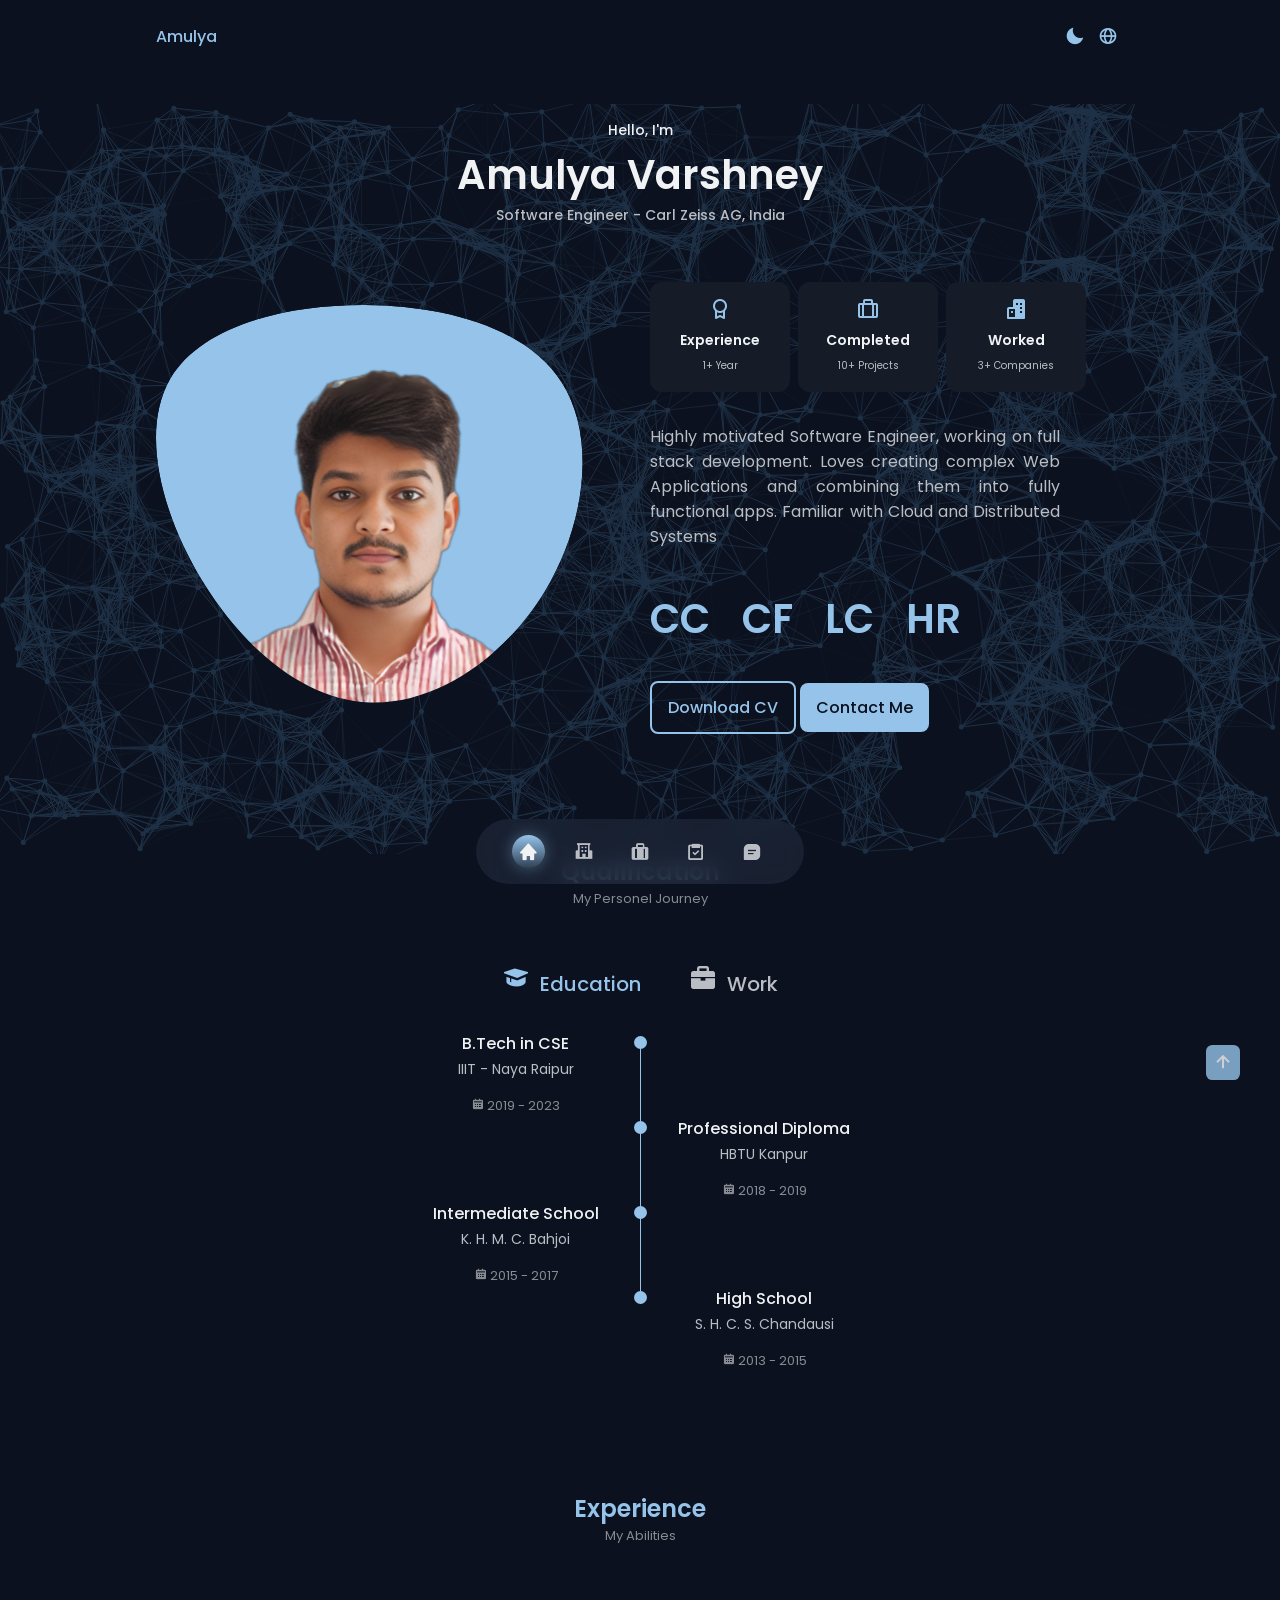
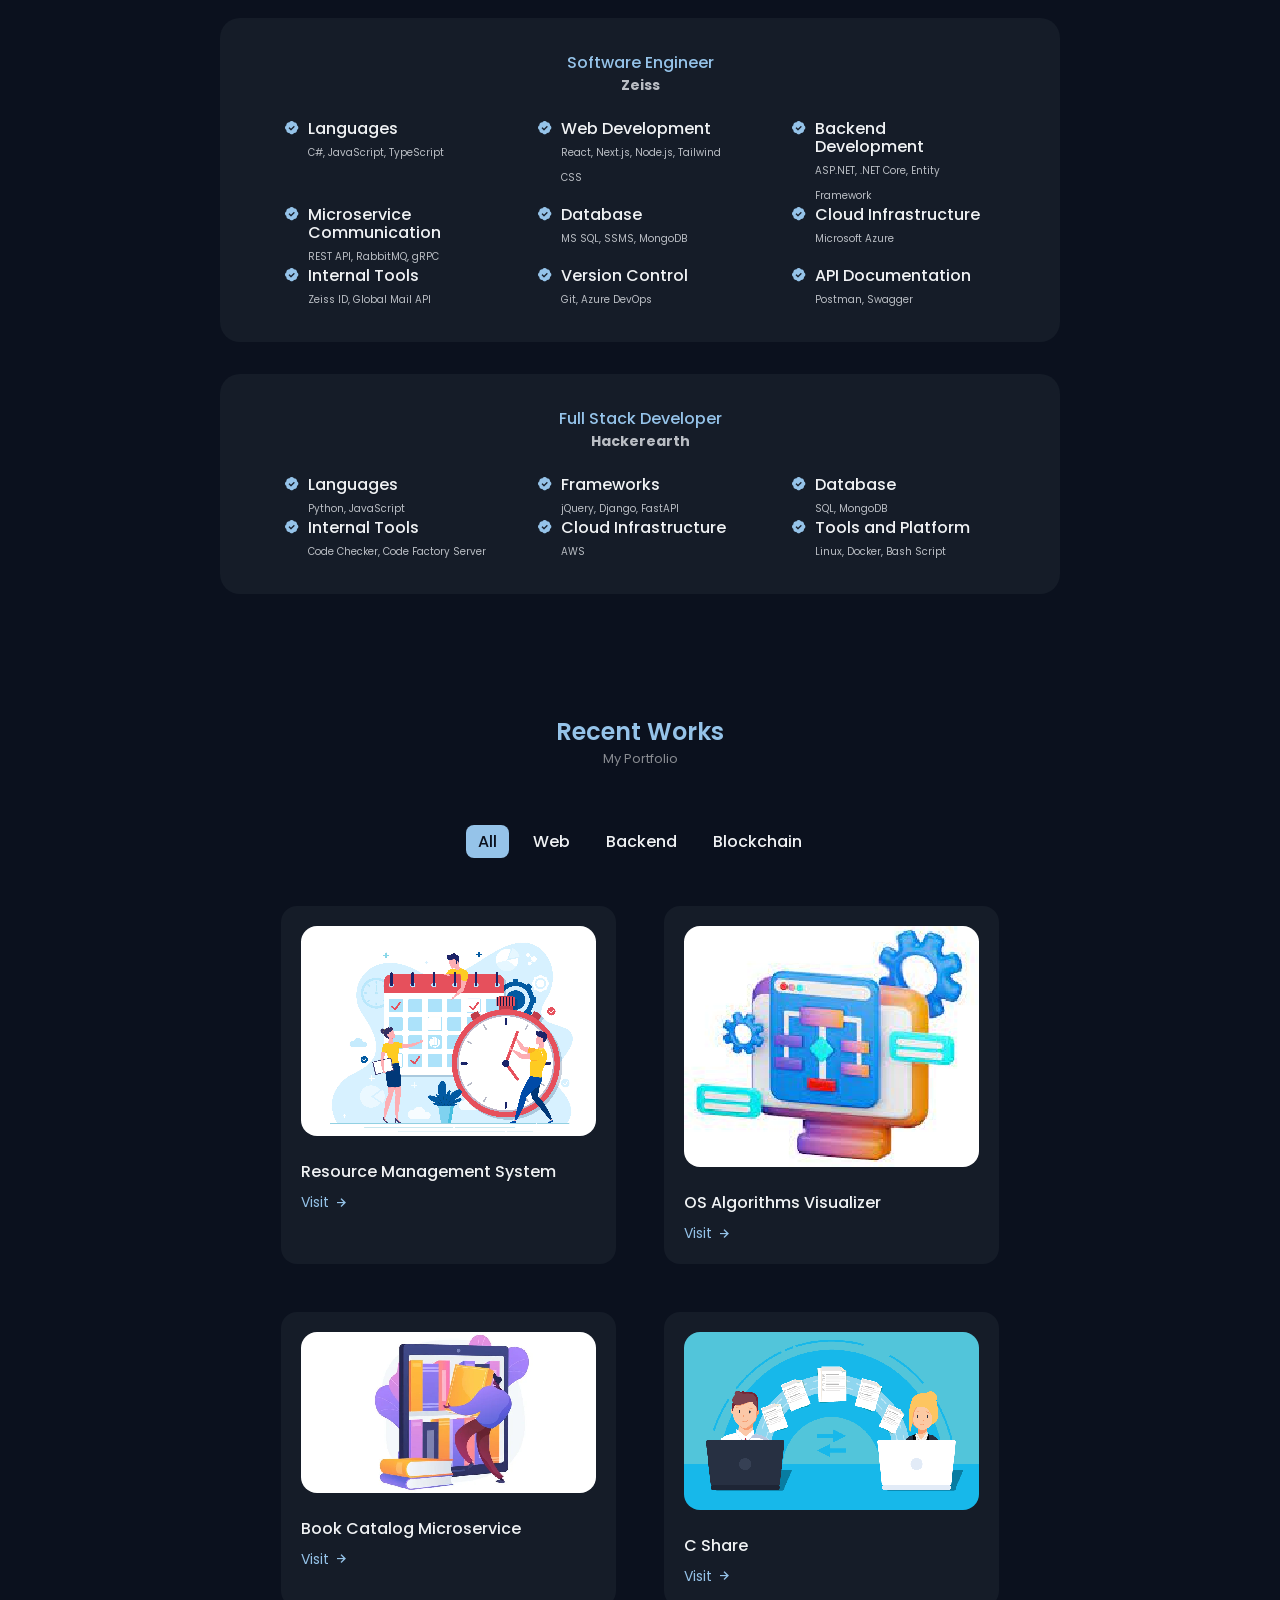
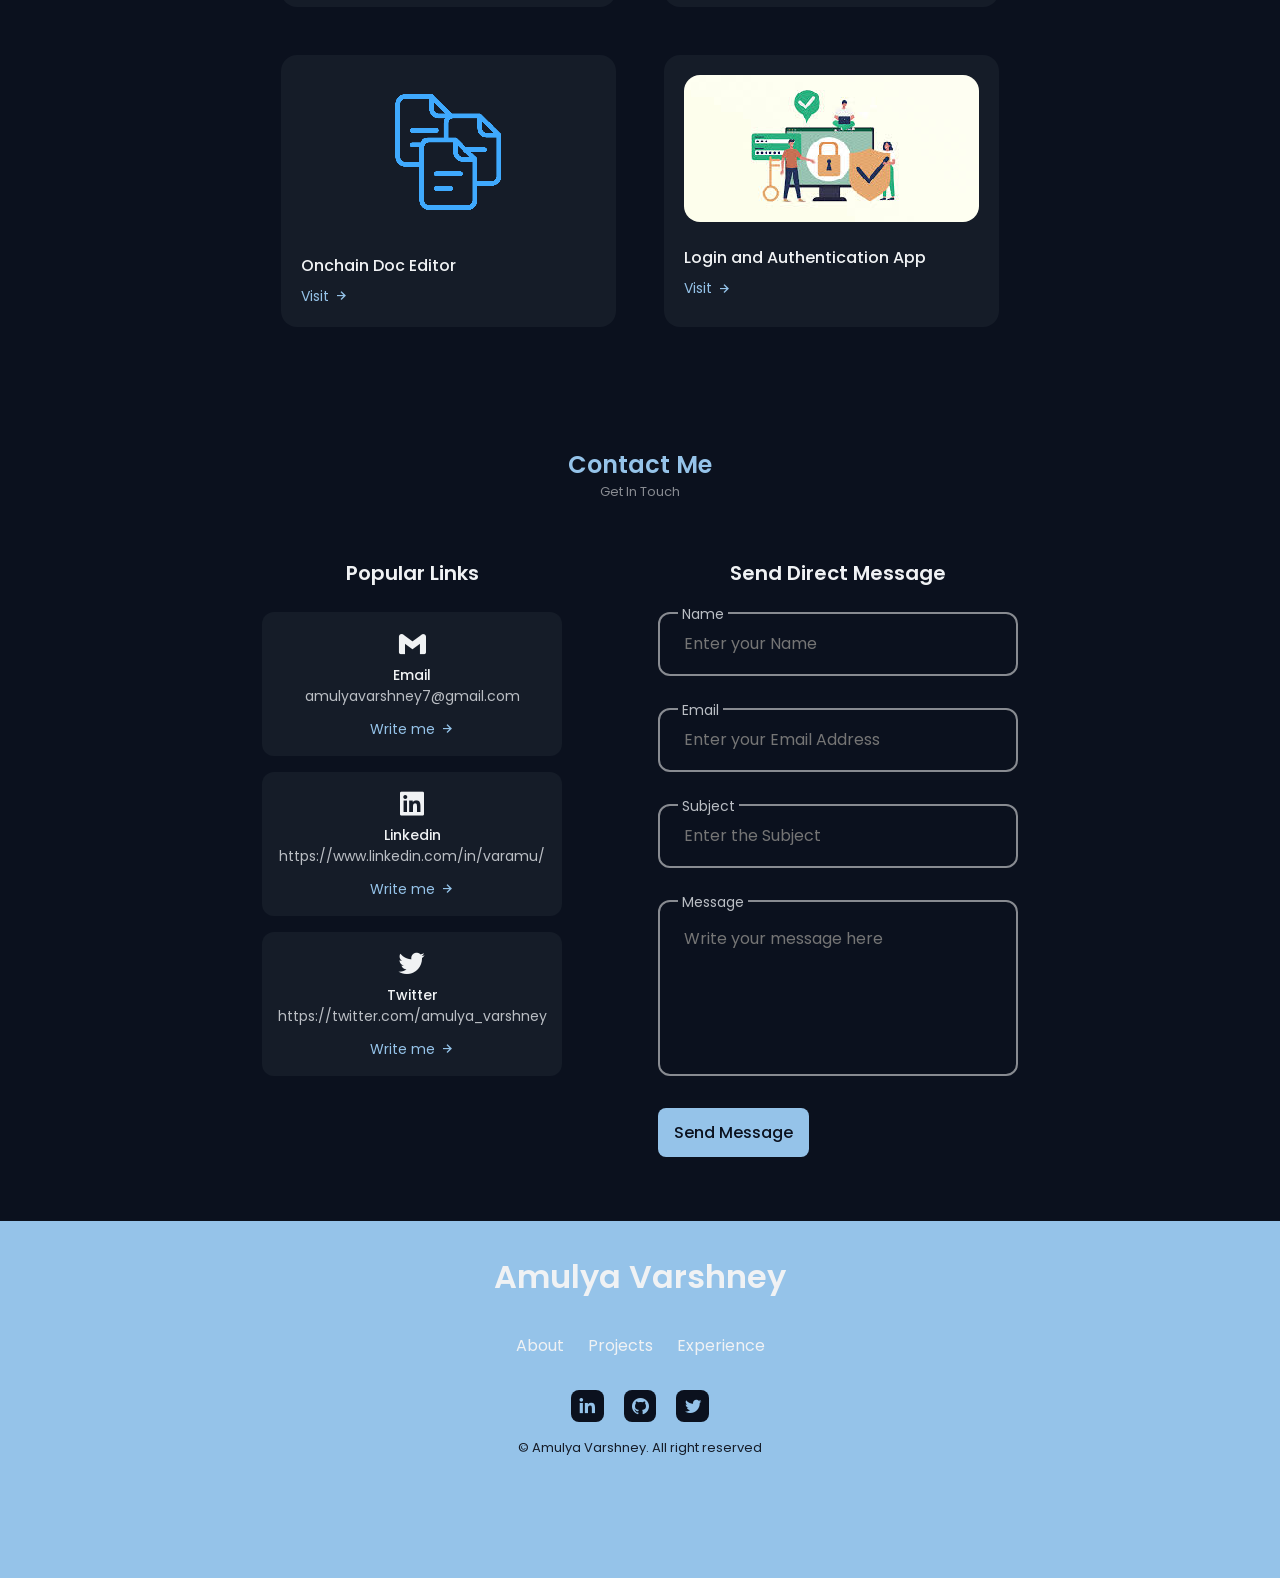
==== index.html @ c3b5d867 "Add personal portfolio site" ====
<!DOCTYPE html>
<html lang="en">

<head>
    <meta charset="UTF-8">
    <meta name="viewport" content="width=device-width, initial-scale=1.0">

    <!--------------------- FAVICON --------------------->
    <link rel="shortcut icon" href="assets/img/logo.ico" type="image/x-icon">

    <!--------------------- BOXICONS --------------------->
    <link href='./external/boxicons-2.1.1/css/boxicons.css' rel='stylesheet'>


    <!--------------------- SWIPER CSS --------------------->
    <link rel="stylesheet" href="./external/css/swiper-bundle.css">
    <!-- <link
        rel="stylesheet"
        href="https://cdn.jsdelivr.net/npm/swiper@11/swiper-bundle.min.css"
    /> -->

    <!--------------------- CSS --------------------->
    <link rel="stylesheet" href="./assets/css/styles.css">

    <title>Amulya Varshney</title>
</head>

<body class="noselect">

    <!--#region HEADER-->
    <header class="header" id="header">
        <nav class="nav container">
            <a href="https://github.com/amulyavarshney" class="nav__logo">Amulya</a>
            <div class="nav__menu">
                <ul class="nav__list">
                    <li class="nav__item">
                        <a href="#home" class="nav__link active-link">
                            <i class='bx bxs-home'></i>
                        </a>
                    </li>
                    <!-- <li class="nav__item">
                        <a href="#about" class="nav__link">
                            <i class='bx bxs-user' ></i>
                        </a>
                    </li> -->
                    <!-- <li class="nav__item">
                        <a href="#skills" class="nav__link">
                            <i class='bx bxs-book-open'></i>
                        </a>
                    </li> -->
                    <li class="nav__item">
                        <a href="#qualifications" class="nav__link">
                            <i class='bx bxs-school'></i>
                        </a>
                    </li>
                    <li class="nav__item">
                        <a href="#experiences" class="nav__link">
                            <i class='bx bxs-briefcase-alt'></i>
                        </a>
                    </li>
                    <li class="nav__item">
                        <a href="#works" class="nav__link">
                            <i class='bx bx-task'></i>
                        </a>
                    </li>
                    <!-- <li class="nav__item">
                        <a href="#blogs" class="nav__link">
                            <i class='bx bxs-bookmark'></i>
                        </a>
                    </li> -->
                    <li class="nav__item">
                        <a href="#contact" class="nav__link">
                            <i class='bx bxs-message-square-detail'></i>
                        </a>
                    </li>
                </ul>
            </div>

            <!-- Theme change button -->
            <div class="nav__buttons">
                <i class='bx bxs-moon change-theme' id="theme-button"></i>
                <i class='bx bx-globe change-theme' id="language-button"></i>
            </div>
        </nav>
    </header>
    <!--endregion-->

    <!--#region MAIN-->
    <main class="main">

        <!--#region HOME-->
        <section class="home section" id="home">

            <canvas id="canvas"></canvas>
            <div class="home__container container grid">
                <div class="home__data">
                    <span class="home__greeting">Hello, I'm</span>
                    <h1 class="home__name">Amulya Varshney</h1>
                    <h3 class="home__role">Software Engineer - Carl Zeiss AG, India</h3>

                    <!-- <div class="home__buttons">
                        <a download="" href="./assets/pdf/AmulyaVarshney.pdf" class="button button--ghost">
                            Download CV
                        </a>
                        <a href="#about" class="button">About me</a>
                    </div> -->
                </div>

                <!-- <div class="home__handle">
                    <img src="./assets/img/profile.png" alt="" class="home__img">
                </div> -->

                <!-- <div class="home__social">
                    <a href="https://www.linkedin.com/in/varamu/" target="_blank" class="home__social-link">
                        <i class='bx bxl-linkedin-square'></i>
                    </a>
                    <a href="https://github.com/amulyavarshney" target="_blank" class="home__social-link">
                        <i class='bx bxl-github'></i>
                    </a>
                    <a href="https://twitter.com/amulya_varshney" target="_blank" class="home__social-link">
                        <i class='bx bxl-twitter'></i>
                    </a>
                </div> -->

                <!-- <a href="#about" class="home__scroll">
                    <i class='bx bx-mouse home__scroll-icon'></i>
                    <span class="home__scroll-name">Scroll Down</span>
                </a> -->
            </div>

            <!-- NEW SUB-SECTION FROM ABOUT -->
            <div class="home__container about__container container grid">
                <div class="home-img">
                    <svg class="home-blob" viewBox="0 0 200 187" xmlns="http://www.w3.org/2000/svg"
                        xmlns:xlink="http://www.w3.org/1999/xlink">
                        <mask id="mask0" mask-type="alpha">
                            <path d="M190.312 36.4879C206.582 62.1187 201.309 102.826 182.328 134.186C163.346 165.547 
                            130.807 187.559 100.226 186.353C69.6454 185.297 41.0228 161.023 21.7403 129.362C2.45775 
                            97.8511 -7.48481 59.1033 6.67581 34.5279C20.9871 10.1032 59.7028 -0.149132 97.9666 
                            0.00163737C136.23 0.303176 174.193 10.857 190.312 36.4879Z" />
                        </mask>
                        <g mask="url(#mask0)">
                            <path d="M190.312 36.4879C206.582 62.1187 201.309 102.826 182.328 134.186C163.346 
                            165.547 130.807 187.559 100.226 186.353C69.6454 185.297 41.0228 161.023 21.7403 
                            129.362C2.45775 97.8511 -7.48481 59.1033 6.67581 34.5279C20.9871 10.1032 59.7028 
                            -0.149132 97.9666 0.00163737C136.23 0.303176 174.193 10.857 190.312 36.4879Z" />
                            <image class="home-blob-img" x='12' y='12' xlink:href="./assets/img/about.png" />
                        </g>
                    </svg>
                </div>

                <div class="about__data">
                    <div class="about__info">
                        <div class="about__box">
                            <i class='bx bx-award about__icon'></i>
                            <h3 class="about__title">Experience</h3>
                            <span class="about__subtitle">1+ Years</span>
                        </div>
                        <div class="about__box">
                            <i class='bx bx-briefcase-alt about__icon'></i>
                            <h3 class="about__title">Completed</h3>
                            <span class="about__subtitle">10+ Projects</span>
                        </div>
                        <div class="about__box">
                            <i class='bx bxs-buildings about__icon'></i>
                            <h3 class="about__title">Worked</h3>
                            <span class="about__subtitle">3+ Companies</span>
                        </div>
                    </div>

                    <p class="about__description">
                    </p>

                    <ul class="about__links">
                        <li><a class="about__items" href="https://www.codechef.com/users/varamu" target="_blank">CC</a></li>
                        <li><a class="about__items" href="https://codeforces.com/profile/VarAmu" target="_blank">CF</a></li>
                        <li><a class="about__items" href="https://leetcode.com/VarAmu/" target="_blank">LC</a></li>
                        <li><a class="about__items" href="https://www.hackerrank.com/elite_player" target="_blank">HR</a></li>
                    </ul>

                    <a download="" href="./assets/pdf/Amulya_Varshney.pdf" class="button button--ghost">
                        Download CV <i class='bx bxs-download'></i>
                    </a>

                    <a href="#contact" class="button">Contact Me</a>
                </div>
            </div>
        </section>
        <!--END SUB-SECTION-->

        <!-- SKILLS -->
        <!-- <section class="skills section" id="skills">
            <h2 class="section__title">Skills</h2>
            <span class="section__subtitle">My Technical level</span>

            <div class="skills-container container grid">
                <div>
                    <div class="skills-container-content skills-open">

                        <div class="skills-container-header">
                            <i class="bx bx-code-alt skills-icon"></i>
                            <div>
                                <h1 class="skills-title">Programming Languages</h1>
                                <span class="skills-subtitle">More than 5 years</span>
                            </div>
                            <i class="bx bxs-chevron-down skills-arrow"></i>
                        </div>

                        <div class="skills-list grid">

                            <div class="skills-data">
                                <div class="skills-titles">
                                    <h3 class="skills-name">Python</h3>
                                    <span class="skills-number">90%</span>
                                </div>
                                <div class="skills-bar">
                                    <span class="skills-percentage" style="width: 90%;"></span>
                                </div>
                            </div>

                            <div class="skills-data">
                                <div class="skills-titles">
                                    <h3 class="skills-name">C#</h3>
                                    <span class="skills-number">85%</span>
                                </div>
                                <div class="skills-bar">
                                    <span class="skills-percentage" style="width: 85%;"></span>
                                </div>
                            </div>

                            <div class="skills-data">
                                <div class="skills-titles">
                                    <h3 class="skills-name">c/C++</h3>
                                    <span class="skills-number">75%</span>
                                </div>
                                <div class="skills-bar">
                                    <span class="skills-percentage" style="width: 75%;"></span>
                                </div>
                            </div>

                            <div class="skills-data">
                                <div class="skills-titles">
                                    <h3 class="skills-name">JavaScript/TypeScript</h3>
                                    <span class="skills-number">80%</span>
                                </div>
                                <div class="skills-bar">
                                    <span class="skills-percentage" style="width: 80%;"></span>
                                </div>
                            </div>

                            <div class="skills-data">
                                <div class="skills-titles">
                                    <h3 class="skills-name">Java</h3>
                                    <span class="skills-number">70%</span>
                                </div>
                                <div class="skills-bar">
                                    <span class="skills-percentage" style="width: 70%;"></span>
                                </div>
                            </div>

                        </div>

                        <div class="skills-container-content skills-close">

                            <div class="skills-container-header">
                                <i class="bx bxs-server skills-icon"></i>
                                <div>
                                    <h1 class="skills-title">Back-End Developer</h1>
                                    <span class="skills-subtitle">More than 2 years</span>
                                </div>
                                <i class="bx bxs-chevron-down skills-arrow"></i>
                            </div>

                            <div class="skills-list grid">

                                <div class="skills-data">
                                    <div class="skills-titles">
                                        <h3 class="skills-name">PHP</h3>
                                        <span class="skills-number">80%</span>
                                    </div>
                                    <div class="skills-bar">
                                        <span class="skills-percentage skills-php"></span>
                                    </div>
                                </div>

                                <div class="skills-data">
                                    <div class="skills-titles">
                                        <h3 class="skills-name">Node Js</h3>
                                        <span class="skills-number">70%</span>
                                    </div>
                                    <div class="skills-bar">
                                        <span class="skills-percentage skills-node"></span>
                                    </div>
                                </div>

                                <div class="skills-data">
                                    <div class="skills-titles">
                                        <h3 class="skills-name">FireBase</h3>
                                        <span class="skills-number">90%</span>
                                    </div>
                                    <div class="skills-bar">
                                        <span class="skills-percentage skills-firebase"></span>
                                    </div>
                                </div>

                                <div class="skills-data">
                                    <div class="skills-titles">
                                        <h3 class="skills-name">Python</h3>
                                        <span class="skills-number">55%</span>
                                    </div>
                                    <div class="skills-bar">
                                        <span class="skills-percentage skills-python"></span>
                                    </div>
                                </div>

                            </div>

                        </div>

                    </div>

                    <div>
                        <div class="skills-container-content skills-close">

                            <div class="skills-container-header">
                                <i class="bx bxs-book-reader skills-icon"></i>
                                <div>
                                    <h1 class="skills-title">Frontend Development</h1>
                                    <span class="skills-subtitle">More than 1 year</span>
                                </div>
                                <i class="bx bxs-chevron-down skills-arrow"></i>
                            </div>

                            <div class="skills-list grid">

                                <div class="skills-data">
                                    <div class="skills-titles">
                                        <h3 class="skills-name">Figma</h3>
                                        <span class="skills-number">90%</span>
                                    </div>
                                    <div class="skills-bar">
                                        <span class="skills-percentage skills-figma"></span>
                                    </div>
                                </div>

                                <div class="skills-data">
                                    <div class="skills-titles">
                                        <h3 class="skills-name">Sketch</h3>
                                        <span class="skills-number">85%</span>
                                    </div>
                                    <div class="skills-bar">
                                        <span class="skills-percentage skills-sketch"></span>
                                    </div>
                                </div>

                                <div class="skills-data">
                                    <div class="skills-titles">
                                        <h3 class="skills-name">Photoshop</h3>
                                        <span class="skills-number">85%</span>
                                    </div>
                                    <div class="skills-bar">
                                        <span class="skills-percentage skills-ps"></span>
                                    </div>
                                </div>

                            </div>

                        </div>
                    </div>

                </div>
        </section> -->
        <!--END SUB-SECTION-->

        <!-- QUALIFICATION -->
        <section class="qualification section" id="qualifications">
            <h2 class="section__title">Qualification</h2>
            <span class="section__subtitle">My Personel Journey</span>

            <div class="qualification-container container">
                <div class="qualification-tabs">
                    <div class="qualification-tabs-button button-flex qualification-active" data-target="#education">
                        <i class="bx bxs-graduation qualification-icon"></i>
                        Education
                    </div>
                    <div class="qualification-tabs-button button-flex" data-target="#work">
                        <i class="bx bxs-briefcase qualification-icon"></i>
                        Work
                    </div>
                </div>
                <div class="qualification-sections">
                    <!-- QUALIFICATION CONTENT 1 -->
                    <div class="qualification-content qualification-active" data-content id="education">
                        <!-- QUALIFICATION 1 -->
                        <div class="qualification-data">
                            <div class="qualification-data-alt">
                                <h3 class="qualification-title">B.Tech in CSE</h3>
                                <span class="qualification-subtitle">IIIT - Naya Raipur</span>
                                <div class="qualification-calendar">
                                    <i class="bx bxs-calendar"></i>
                                    2019 - 2023
                                </div>
                            </div>
                            <div>
                                <span class="qualification-rounder"></span>
                                <span class="qualification-line"></span>
                            </div>
                        </div>
                        <!-- QUALIFICATION 2 -->
                        <div class="qualification-data">
                            <div></div>

                            <div>
                                <span class="qualification-rounder"></span>
                                <span class="qualification-line"></span>
                            </div>

                            <div class="qualification-data-alt">
                                <h3 class="qualification-title">Professional Diploma</h3>
                                <span class="qualification-subtitle">HBTU Kanpur</span>
                                <div class="qualification-calendar">
                                    <i class="bx bxs-calendar"></i>
                                    2018 - 2019
                                </div>
                            </div>
                        </div>
                        <!-- QUALIFICATION 3 -->
                        <div class="qualification-data">
                            <div class="qualification-data-alt">
                                <h3 class="qualification-title">Intermediate School</h3>
                                <span class="qualification-subtitle">K. H. M. C. Bahjoi</span>
                                <div class="qualification-calendar">
                                    <i class="bx bxs-calendar"></i>
                                    2015 - 2017
                                </div>
                            </div>
                            <div>
                                <span class="qualification-rounder"></span>
                                <span class="qualification-line"></span>
                            </div>
                        </div>
                        <!-- QUALIFICATION 4 -->
                        <div class="qualification-data">
                            <div></div>

                            <div>
                                <span class="qualification-rounder"></span>
                                <!-- <span class="qualification-line"></span> -->
                            </div>

                            <div class="qualification-data-alt">
                                <h3 class="qualification-title">High School</h3>
                                <span class="qualification-subtitle">S. H. C. S. Chandausi</span>
                                <div class="qualification-calendar">
                                    <i class="bx bxs-calendar"></i>
                                    2013 - 2015
                                </div>
                            </div>
                        </div>
                    </div>

                    <!-- QUALIFICATION CONTENT 2 -->
                    <div class="qualification-content" data-content id="work">
                        <!-- QUALIFICATION 1 -->
                        <div class="qualification-data">
                            <div class="qualification-data-alt">
                                <h3 class="qualification-title">Software Enginner</h3>
                                <span class="qualification-subtitle">Zeiss - India</span>
                                <div class="qualification-calendar">
                                    <i class="bx bxs-calendar"></i>
                                    Jul 2023 - Present
                                </div>
                            </div>
                            <div>
                                <span class="qualification-rounder"></span>
                                <span class="qualification-line"></span>
                            </div>
                        </div>
                        <!-- QUALIFICATION 2 -->
                        <div class="qualification-data">
                            <div></div>

                            <div>
                                <span class="qualification-rounder"></span>
                                <span class="qualification-line"></span>
                            </div>

                            <div class="qualification-data-alt">
                                <h3 class="qualification-title">Software Engineer Intern</h3>
                                <span class="qualification-subtitle">Zeiss - India</span>
                                <div class="qualification-calendar">
                                    <i class="bx bxs-calendar"></i>
                                    Jan 2023 - Jun 2023
                                </div>
                            </div>
                        </div>
                        <!-- QUALIFICATION 3 -->
                        <div class="qualification-data">
                            <div class="qualification-data-alt">
                                <h3 class="qualification-title">Full Stack Developer Intern</h3>
                                <span class="qualification-subtitle">Hackerearth - India</span>
                                <div class="qualification-calendar">
                                    <i class="bx bxs-calendar"></i>
                                    Mar 2022 - Dec 2022
                                </div>
                            </div>
                            <div>
                                <span class="qualification-rounder"></span>
                                <span class="qualification-line"></span>
                            </div>
                        </div>
                        <!-- QUALIFICATION 4 -->
                        <div class="qualification-data">
                            <div></div>

                            <div>
                                <span class="qualification-rounder"></span>
                                <span class="qualification-line"></span>
                            </div>

                            <div class="qualification-data-alt">
                                <h3 class="qualification-title">R&D Intern</h3>
                                <span class="qualification-subtitle">Samsung R&D Institute (SRI-B)</span>
                                <div class="qualification-calendar">
                                    <i class="bx bxs-calendar"></i>
                                    Aug 2021 - Feb 2022
                                </div>
                            </div>
                        </div>
                        <!-- QUALIFICATION 5 -->
                        <div class="qualification-data">
                            <div class="qualification-data-alt">
                                <h3 class="qualification-title">SDE Intern</h3>
                                <span class="qualification-subtitle">DataChannel - India</span>
                                <div class="qualification-calendar">
                                    <i class="bx bxs-calendar"></i>
                                    Mar 2021 - Jun 2021
                                </div>
                            </div>
                            <div>
                                <span class="qualification-rounder"></span>
                                <!-- <span class="qualification-line"></span> -->
                            </div>
                        </div>
                    </div>
                </div>
            </div>
        </section>
        <!--END SUB-SECTION-->

        <!--#region EXPERIENCES-->
        <section class="experiences section" id="experiences">
            <h2 class="section__title">Experience</h2>
            <span class="section__subtitle">My abilities</span>

            <div class="experiences__container container grid">
                <div class="experiences__content">
                    <h3 class="experiences__title">Software Engineer</h3>
                    <h5 class="experiences__subtitle">Zeiss - India</h5>
                    <div class="experiences__box">
                        <div class="experiences__data">
                            <i class='bx bxs-badge-check'></i>
                            <div>
                                <h3 class="experiences__name">Languages</h3>
                                <span class="experiences__level">C#, JavaScript, TypeScript</span>
                            </div>
                        </div>

                        <div class="experiences__data">
                            <i class='bx bxs-badge-check'></i>
                            <div>
                                <h3 class="experiences__name">Web Development</h3>
                                <span class="experiences__level">React, Next.js, Node.js, Tailwind CSS</span>
                            </div>
                        </div>

                        <div class="experiences__data">
                            <i class='bx bxs-badge-check'></i>
                            <div>
                                <h3 class="experiences__name">Backend Development</h3>
                                <span class="experiences__level">ASP.NET, .NET Core, Entity Framework<span>
                            </div>
                        </div>
                        <div class="experiences__data">
                            <i class='bx bxs-badge-check'></i>
                            <div>
                                <h3 class="experiences__name">Microservice Communication</h3>
                                <span class="experiences__level">REST API, RabbitMQ, gRPC<span>
                            </div>
                        </div>

                        <div class="experiences__data">
                            <i class='bx bxs-badge-check'></i>
                            <div>
                                <h3 class="experiences__name">Database</h3>
                                <span class="experiences__level">MS SQL, SSMS, MongoDB</span>
                            </div>
                        </div>

                        <div class="experiences__data">
                            <i class='bx bxs-badge-check'></i>
                            <div>
                                <h3 class="experiences__name">Cloud Infrastructure</h3>
                                <span class="experiences__level">Microsoft Azure</span>
                            </div>
                        </div>
                        <div class="experiences__data">
                            <i class='bx bxs-badge-check'></i>
                            <div>
                                <h3 class="experiences__name">Internal Tools</h3>
                                <span class="experiences__level">Zeiss ID, Global Mail API<span>
                            </div>
                        </div>

                        <div class="experiences__data">
                            <i class='bx bxs-badge-check'></i>
                            <div>
                                <h3 class="experiences__name">Version Control</h3>
                                <span class="experiences__level">Git, Azure DevOps</span>
                            </div>
                        </div>

                        <div class="experiences__data">
                            <i class='bx bxs-badge-check'></i>
                            <div>
                                <h3 class="experiences__name">API Documentation</h3>
                                <span class="experiences__level">Postman, Swagger</span>
                            </div>
                        </div>
                    </div>
                </div>
                <div class="experiences__content">
                    <h3 class="experiences__title">Full Stack Developer</h3>
                    <h5 class="experiences__subtitle">Hackerearth</h5>
                    <div class="experiences__box">
                            <div class="experiences__data">
                                <i class='bx bxs-badge-check'></i>
                                <div>
                                    <h3 class="experiences__name">Languages</h3>
                                    <span class="experiences__level">Python, JavaScript</span>
                                </div>
                            </div>

                            <div class="experiences__data">
                                <i class='bx bxs-badge-check'></i>
                                <div>
                                    <h3 class="experiences__name">Frameworks</h3>
                                    <span class="experiences__level">jQuery, Django, FastAPI</span>
                                </div>
                            </div>
                            <div class="experiences__data">
                                <i class='bx bxs-badge-check'></i>
                                <div>
                                    <h3 class="experiences__name">Database</h3>
                                    <span class="experiences__level">SQL, MongoDB<span>
                                </div>
                            </div>

                            <div class="experiences__data">
                                <i class='bx bxs-badge-check'></i>
                                <div>
                                    <h3 class="experiences__name">Internal Tools</h3>
                                    <span class="experiences__level">Code Checker, Code Factory Server</span>
                                </div>
                            </div>
                            <div class="experiences__data">
                                <i class='bx bxs-badge-check'></i>
                                <div>
                                    <h3 class="experiences__name">Cloud Infrastructure</h3>
                                    <span class="experiences__level">AWS<span>
                                </div>
                            </div>

                            <div class="experiences__data">
                                <i class='bx bxs-badge-check'></i>
                                <div>
                                    <h3 class="experiences__name">Tools and Platform</h3>
                                    <span class="experiences__level">Linux, Docker, Bash Script</span>
                                </div>
                            </div>
                    </div>
                </div>
            </div>
        </section>
        <!--endregion-->

        <!-- #region SERVICES -->
        <!-- <section class="services section">

            <span class="section__subtitle">My Service</span>
            <h2 class="section__title">What I Offer</h2>

            <div class="services__container container grid">
                <div class="services__card">
                    <h3 class="services__title"></h3>

                    <span class="services__button">
                        See more <i class="bx bx-right-arrow-alt services__icon"></i>
                    </span>

                    <div class="services__modal">
                        <div class="services__modal-content">
                            <i class="bx bx-x services__modal-close"></i>

                            <h3 class="services__modal-title">kkok</h3>
                            <p class="services__modal-description">
                                dfjsijfiosfsdhf dhifhosihdfhs
                            </p>

                            <ul class="services__modal-list">
                                <li class="services__modal-item">
                                    <i class="bx bx-check services__modal-icon"></i>
                                    <p class="services__modal-info">
                                        kdgkokdfog
                                    </p>
                                </li>

                                <li class="services__modal-item">
                                    <i class="bx bx-check services__modal-icon"></i>
                                    <p class="services__modal-info">
                                        kdgkokdfog
                                    </p>
                                </li>

                                <li class="services__modal-item">
                                    <i class="bx bx-check services__modal-icon"></i>
                                    <p class="services__modal-info">
                                        kdgkokdfog
                                    </p>
                                </li>
                            </ul>
                        </div>
                    </div>
                </div>

                <div class="services__card">
                    <h3 class="services__title"></h3>

                    <span class="services__button">
                        See more <i class="bx bx-right-arrow-alt services__icon"></i>
                    </span>
                </div>

                <div class="services__card">
                    <h3 class="services__title"></h3>

                    <span class="services__button">
                        See more <i class="bx bx-right-arrow-alt services__icon"></i>
                    </span>
                </div>
            </div>
        </section> -->
        <!--endregion -->

        <!--#region WORK -->
        <section class="work section" id="works">
            <h2 class="section__title">Recent Works</h2>
            <span class="section__subtitle">My Portfolio</span>

            <div class="work__filters">
                <span class="work__item active-work" data-filter='all'>All</span>
                <span class="work__item" data-filter='.web'>Web</span>
                <span class="work__item" data-filter='.backend'>Backend</span>
                <span class="work__item" data-filter='.blockchain'>Blockchain</span>
            </div>

            <div class="work__container container grid">

                <div class="work__card mix web">
                    <img id="resource_management" src="./assets/img/work1-d.png" alt="" class="work__img">
                    <h3 class="work__title">Resource Management System</h3>
                    <a href="https://rms-portal.azurewebsites.net"
                        target="_blank" class="work__button">
                        Visit <i class="bx bx-right-arrow-alt work__icon"></i>
                    </a>
                </div>

                <div class="work__card mix web">
                    <img id="os_algorithm_simulator" src="./assets/img/work5-d.png" alt="" class="work__img">
                    <h3 class="work__title">OS Algorithms Visualizer</h3>
                    <a href="https://github.com/amulyavarshney/OS-Algorithm-Visualizer"
                        target="_blank" class="work__button">
                        Visit <i class="bx bx-right-arrow-alt work__icon"></i>
                    </a>
                </div>

                <div class="work__card mix backend">
                    <img id="Book_Catalog" src="./assets/img/work2-d.png" alt="" class="work__img">
                    <h3 class="work__title">Book Catalog Microservice</h3>
                    <a href="https://github.com/amulyavarshney/AspNetCore6.Microservices.BookCatalog"
                        target="_blank" class="work__button">
                        Visit <i class="bx bx-right-arrow-alt work__icon"></i>
                    </a>
                </div>

                <div class="work__card mix web">
                    <img id="C_Share" src="./assets/img/work3-d.png" alt="" class="work__img">
                    <h3 class="work__title">C Share</h3>
                    <a href="https://github.com/amulyavarshney/C-Share"
                        target="_blank" class="work__button">
                        Visit <i class="bx bx-right-arrow-alt work__icon"></i>
                    </a>
                </div>

                <div class="work__card mix blockchain">
                    <img id="onchain_doc_editor" src="./assets/img/work7-d.png" alt="" class="work__img">
                    <h3 class="work__title">Onchain Doc Editor</h3>
                    <a href="https://github.com/amulyavarshney/Dynamic-Storage-Auditing-In-Blockchain" target="_blank" class="work__button">
                        Visit <i class="bx bx-right-arrow-alt work__icon"></i>
                    </a>
                </div>

                <div class="work__card mix web">
                    <img id="music_visualizer" src="./assets/img/work4-d.png" alt="" class="work__img">
                    <h3 class="work__title">Login and Authentication App</h3>
                    <a href="https://github.com/amulyavarshney/Authentication-Page"
                        target="_blank" class="work__button">
                        Visit <i class="bx bx-right-arrow-alt work__icon"></i>
                    </a>
                </div>
            </div>
        </section>
        <!--endregion-->

        <!--#region BLOGS -->
        <!-- <section class="blog section" id="blogs">
            <h2 class="section__title">Blogs</h2>
            <span class="section__subtitle">Most Recent Work</span>

            <div class="portfolio-container container swiper">
                <div class="swiper-wrapper">

                    <div class="portfolio-content grid swiper-slide">
                        <img src="assets/img/portfolio1.jpg" alt="Portfolio" class="portfolio-img">
                        <div class="portfolio-data">
                            <h3 class="portfolio-title">Modern Website</h3>
                            <p class="portfolio-description">Website adaptable to all devices, with ui components and
                                animated interactions.</p>
                            <a href="#" class="button button-flex button-small portfolio-button">
                                Read <i class="bx bx-right-arrow-alt button-icon"></i>
                            </a>
                        </div>
                    </div>

                    <div class="portfolio-content grid swiper-slide">
                        <img src="assets/img/portfolio2.jpg" alt="Portfolio" class="portfolio-img">
                        <div class="portfolio-data">
                            <h3 class="portfolio-title">Brand Design</h3>
                            <p class="portfolio-description">Website adaptable to all devices, with ui components and
                                animated interactions.</p>
                            <a href="#" class="button button-flex button-small portfolio-button">
                                Read <i class="bx bx-right-arrow-alt button-icon"></i>
                            </a>
                        </div>
                    </div>

                    <div class="portfolio-content grid swiper-slide">
                        <img src="assets/img/portfolio3.jpg" alt="Portfolio" class="portfolio-img">
                        <div class="portfolio-data">
                            <h3 class="portfolio-title">Online Store</h3>
                            <p class="portfolio-description">Website adaptable to all devices, with ui components and
                                animated interactions.</p>
                            <a href="#" class="button button-flex button-small portfolio-button">
                                Read <i class="bx bx-right-arrow-alt button-icon"></i>
                            </a>
                        </div>
                    </div>
                </div>

                <div class="swiper-button-next">
                    <i class='bx bxs-chevron-right bx-fade-left swiper-portfolio-icon'></i>
                </div>
                <div class="swiper-button-prev">
                    <i class='bx bxs-chevron-left bx-fade-right swiper-portfolio-icon'></i>
                </div>

                <div class="swiper-pagination"></div>
            </div>
        </section> -->
        <!--endregion-->

        <!--#region TESTIMONIALS -->
        <!-- <section class="testimonial section">
            <h2 class="section__title">Testimonial</h2>
            <span class="section__subtitle">My Client</span>

            <div class="testimonial__container container swiper">
                <div class="swiper-wrapper">
                    <div class="testimonial__card swiper-slide">
                        <img src="./assets/img/testimonial1.png" alt="" class="testimonial__img">
                        <h3 class="testimonial__name">none</h3>
                        <p class="testimonial__description">
                            none
                        </p>
                    </div>

                    <div class="testimonial__card swiper-slide">
                        <img src="./assets/img/testimonial2.png" alt="" class="testimonial__img">
                        <h3 class="testimonial__name">none</h3>
                        <p class="testimonial__description">
                            none
                        </p>
                    </div>

                    <div class="testimonial__card swiper-slide">
                        <img src="./assets/img/testimonial3.png" alt="" class="testimonial__img">
                        <h3 class="testimonial__name">none</h3>
                        <p class="testimonial__description">
                            none
                        </p>
                    </div>
                </div>
                <div class="swiper-pagination"></div>
            </div>
        </section> -->
        <!--endregion-->

        <!--#region CONTACT -->
        <section class="contact section" id="contact">
            <h2 class="section__title">Contact Me</h2>
            <span class="section__subtitle">Get in touch</span>

            <div class="contact__container container grid">
                <div class="contact__content">
                    <h3 class="contact__title">Popular Links</h3>

                    <div class="contact__info">
                        <div class="contact__card">
                            <i class="bx bxl-gmail contact__card-icon"></i>
                            <h3 class="contact__card-title">Email</h3>
                            <span class="contact__card-data">amulyavarshney7@gmail.com</span>

                            <a href="mailto:amulyavarshney7@gmail.com" target="_blank" class="contact__button">
                                Write me <i class="bx bx-right-arrow-alt contact__button-icon"></i>
                            </a>
                        </div>

                        <div class="contact__card">
                            <i class='bx bxl-linkedin-square contact__card-icon'></i>
                            <h3 class="contact__card-title">Linkedin</h3>
                            <span class="contact__card-data">https://www.linkedin.com/in/varamu/</span>

                            <a href="https://www.linkedin.com/in/varamu/" target="_blank" class="contact__button">
                                Write me <i class="bx bx-right-arrow-alt contact__button-icon"></i>
                            </a>
                        </div>

                        <div class="contact__card">
                            <i class="bx bxl-twitter contact__card-icon"></i>
                            <h3 class="contact__card-title">Twitter</h3>
                            <span class="contact__card-data">https://twitter.com/amulya_varshney</span>

                            <a href="https://twitter.com/amulya_varshney" target="_blank" class="contact__button"
                                aria-current="page">
                                Write <i class="bx bx-right-arrow-alt contact__button-icon"></i>
                            </a>
                        </div>
                    </div>
                </div>

                <div class="contact__content">
                    <h3 class="contact__title">Send Direct Message</h3>

                    <form class="contact__form">
                        <div class="contact__form-div">
                            <label for="" class="contact__form-tag">Name</label>
                            <input id="client_name" type="text" placeholder="Enter your Name"
                                class="contact__form-input">
                        </div>
                        <div class="contact__form-div">
                            <label for="" class="contact__form-tag">Email Address</label>
                            <input id="client_email" type="email" placeholder="Enter your Email Address"
                                class="contact__form-input">
                        </div>
                        <div class="contact__form-div">
                            <label for="" class="contact__form-tag">Subject</label>
                            <input id="client_subject" type="text" placeholder="Enter the Subject"
                                class="contact__form-input">
                        </div>
                        <div class="contact__form-div contact__form-area">
                            <label for="" class="contact__form-tag">Message</label>
                            <textarea id="client_message" cols="30" rows="10" placeholder="Write your Message here"
                                class="contact__form-input"></textarea>
                        </div>

                        <button type="submit" id="send_email" class="button">Send Message <i
                                class='bx bxl-send'></i></button>
                    </form>
                </div>
            </div>
        </section>
        <!--endregion-->
    </main>
    <!--endregion-->

    <!--#region FOOTER -->
    <footer class="footer">
        <div class="footer__container container">
            <h1 class="footer__title">Amulya Varshney</h1>

            <ul class="footer__list">
                <li>
                    <a href="#about" class="footer__link">About</a>
                </li>
                <li>
                    <a href="#work" class="footer__link">Projects</a>
                </li>
                <li>
                    <a href="#skills" class="footer__link">Experience</a>
                </li>
            </ul>

            <ul class="footer__social">
                <a href="https://www.linkedin.com/in/varamu/" target="_blank" class="footer__social-link">
                    <i class='bx bxl-linkedin'></i>
                </a>

                <a href="https://github.com/amulyavarshney" target="_blank" class="footer__social-link">
                    <i class='bx bxl-github'></i>
                </a>

                <a href="https://twitter.com/amulya_varshney" target="_blank" class="footer__social-link">
                    <i class="bx bxl-twitter"></i>
                </a>
            </ul>

            <span class="footer__copyright">
            </span>
        </div>
    </footer>
    <!--#endregion -->

    <!-- SCROLL TOP -->
    <a href="#" class="scrollup" id="scroll-up">
        <i class="bx bx-up-arrow-alt scrollup-icon"></i>
    </a>

    <!--#region JS -->
    <script src="./external/js/scrollreveal.js"></script>
    <script src="./external/js/swiper-bundle.js"></script>
    <!-- <script src="https://cdn.jsdelivr.net/npm/swiper@11/swiper-bundle.min.js"></script> -->
    <script src="./external/js/mixitup.js"></script>
    <script src="./external/js/jquery-3.6.0.js"></script>
    <script src="./assets/js/main.js"></script>
    <script src="./assets/js/particles.js"></script>
    <!--endregion-->

</body>

</html>
---- assets/css/styles.css ----
/*=============== GOOGLE FONTS ===============*/

@import url("https://fonts.googleapis.com/css2?family=Poppins:wght@400;500;600&display=swap");

/*=============== VARIABLES CSS ===============*/

.disabled {
  pointer-events: none;
  opacity: 0.3;
}

[aria-current="page"] {
  pointer-events: none;
  cursor: default;
  text-decoration: none;
  color: black;
}

#canvas {
  position: absolute;
  opacity: 0.18;
}

.work__card img {
  image-rendering: pixelated;
}

:root {
  --header-height: 3.5rem;

  /*========== Colors ==========*/
  /*Color mode HSL(hue, saturation, lightness)*/
  /*
        Purple: hsl(250, 66%, 75%)
        Blue: hsl(207, 90%, 72%)
        Pink: hsl(356, 66%, 75%)
        Teal: hsl(174, 63%, 62%)
    */
  --first-hue: 207;
  --sat: 66%;
  --lig: 75%;
  --second-hue: 219;
  --first-color: hsl(var(--first-hue), var(--sat), var(--lig));
  --first-color-alt: hsl(var(--first-hue), var(--sat), 71%); /* -4% */
  --title-color: hsl(var(--second-hue), 15%, 95%);
  --text-color: hsl(var(--second-hue), 8%, 75%);
  --text-color-light: hsl(var(--second-hue), 4%, 55%);
  --body-color: hsl(var(--second-hue), 48%, 8%);
  --container-color: hsl(var(--second-hue), 32%, 12%);

  /*========== Font and typography ==========*/
  /*.5rem = 8px | 1rem = 16px ...*/
  --body-font: "Poppins", sans-serif;
  --biggest-font-size: 1.75rem;
  --h1-font-size: 1.5rem;
  --h2-font-size: 1.25rem;
  --h3-font-size: 1rem;
  --normal-font-size: 0.938rem;
  --small-font-size: 0.813rem;
  --smaller-font-size: 0.75rem;
  --tiny-font-size: 0.625rem;

  /*========== Font weight ==========*/
  --font-medium: 500;
  --font-semibold: 600;

  /*========== Margin Bottom ===========*/
  /* .25rem = 4px, .5rem = 8px, .75rem = 12px ... */
  --mb-0-25: 0.25rem;
  --mb-0-5: 0.5rem;
  --mb-0-75: 0.75rem;
  --mb-1: 1rem;
  --mb-1-5: 1.5rem;
  --mb-2: 2rem;
  --mb-2-5: 2.5rem;
  --mb-3: 3rem;

  /*========== z index ==========*/
  --z-tooltip: 10;
  --z-fixed: 100;
  --z-modal: 1000;
}

/* Responsive typography */

@media screen and (min-width: 968px) {
  :root {
    --biggest-font-size: 2.5rem;
    --h1-font-size: 2.25rem;
    --h2-font-size: 1.5rem;
    --h3-font-size: 1.25rem;
    --normal-font-size: 1rem;
    --small-font-size: 0.875rem;
    --smaller-font-size: 0.813rem;
  }
}

h1 {
  transition: 0.3s;
}

/*=============== BASE ===============*/

.noselect,
.img {
  -webkit-touch-callout: none;
  -webkit-user-select: none;
  -khtml-user-select: none;
  -moz-user-select: none;
  -ms-user-select: none;
  user-select: none;
}

* {
  box-sizing: border-box;
  padding: 0;
  margin: 0;
}

html {
  /* scroll-behavior: smooth; */
}

body,
button,
input,
textarea {
  font-family: var(--body-font);
  font-size: var(--normal-font-size);
}

body {
  background-color: var(--body-color);
  color: var(--text-color);
  transition: 0.4s;
  overflow-x: hidden;
}

h1,
h2,
h3 {
  color: var(--title-color);
  font-weight: var(--font-semibold);
}

ul {
  list-style: none;
}

a {
  text-decoration: none;
}

button {
  cursor: pointer;
  border: none;
  outline: none;
}

img {
  max-width: 100%;
  height: auto;
}

/*=============== THEME ===============*/

.change-theme {
  font-size: 1.25rem;
  cursor: pointer;
  transition: 0.3s;
}

.change-theme:hover {
  color: var(--first-color-alt);
}

/*========== Variables Dark theme ==========*/

body.light-theme {
  --title-color: hsl(var(--second-hue), 15%, 15%);
  --text-color: hsl(var(--second-hue), 8%, 35%);
  --body-color: hsl(var(--second-hue), 100%, 99%);
  --container-color: #fff;
}

/*========== 
    Color changes in some parts of 
    the website, in light theme
==========*/

.light-theme .scroll-header {
  box-shadow: 0 2px 4px hsla(0%, 0%, 1%, 0.1);
}

.light-theme .nav__menu {
  background-color: hsla(var(--second-hue), 32%, 90%, 0.8);
}

.light-theme .section__subtitle {
  color: var(--text-color);
}

.light-theme .home__social-link {
  box-shadow: 0 2px 8px hsla(var(--second-hue), 48%, 8%, 0.1);
}

.light-theme .home__social::after,
.light-theme .footer__social-link {
  background-color: var(--title-color);
}

.light-theme .home__social-link,
.light-theme .home__social,
.light-theme .button,
.light-theme .button:hover,
.light-theme .active-work,
.light-theme .footer__title,
.light-theme .footer__link,
.light-theme .footer__copyright {
  color: var(--title-color);
}

.light-theme .about__box {
  box-shadow: 0 2px 8px hsla(var(--second-hue), 48%, 8%, 0.1);
}

.light-theme .experiences__content,
.light-theme .services__card,
.light-theme .work__card,
.light-theme .testimonial__card,
.light-theme .contact__card {
  box-shadow: 0 2px 16px hsla(var(--second-hue), 48%, 8%, 0.1);
}

.light-theme .about__img {
  box-shadow: 2px 2px 18px hsla(var(--second-hue), 48%, 8%, 0.1);
}

.light-theme::-webkit-scrollbar {
  background-color: hsl(var(--second-hue), 8%, 66%);
}

.light-theme::-webkit-scrollbar-thumb {
  border-radius: 0.5rem;
  background-color: hsl(var(--second-hue), 8%, 54%);
}

.light-theme::-webkit-scrollbar-thumb:hover {
  background-color: hsl(var(--second-hue), 8%, 44%);
}

.light-theme #canvas {
  opacity: 0.5;
}

/*=============== REUSABLE CSS CLASSES ===============*/

.container {
  max-width: 968px;
  margin-left: 1rem;
  margin-right: 1rem;
}

.grid {
  display: grid;
  gap: 1.25rem;
}

.main {
  overflow: hidden;
}

.section {
  padding: 4.5rem 0 1rem;
}

.section__title,
.section__subtitle {
  text-align: center;
  text-transform: capitalize;
}

.section__title {
  font-size: var(--h2-font-size);
  color: var(--first-color);
}

.section__subtitle {
  display: block;
  font-size: var(--smaller-font-size);
  color: var(--text-color-light);
  margin-bottom: 2rem;
}

/*=============== HEADER & NAV===============*/

.header {
  position: fixed;
  top: 0;
  left: 0;
  width: 100%;
  background-color: var(--body-color);
  z-index: var(--z-fixed);
  transition: 0.4s;
}

.nav__buttons {
  color: var(--first-color);
  display: flex;
}

.nav__buttons .change-theme {
  padding: 0.4rem;
}

.nav {
  height: var(--header-height);
  display: flex;
  justify-content: space-between;
  align-items: center;
}

.nav__logo {
  color: var(--first-color);
  font-weight: var(--font-medium);
  transition: 0.4s;
}

.nav___logo:hover {
  color: var(--first-color-alt);
}

.nav__menu {
  position: fixed;
  bottom: 1rem;
  background-color: hsla(var(--second-hue), 32%, 16%, 0.8);
  width: 90%;
  border-radius: 4rem;
  padding: 1rem 2.25rem;
  backdrop-filter: blur(10px);
  transition: 0.4s;
}

.nav__list {
  display: flex;
  justify-content: space-between;
  align-items: center;
}

.nav__link {
  color: var(--text-color);
  font-size: 1.25rem;
  padding: 0.4rem;
  display: flex;
  border-radius: 5rem;
}

/* Active link */

.active-link {
  background: linear-gradient(
    180deg,
    hsla(var(--first-hue), var(--sat), var(--lig), 1),
    hsla(var(--first-hue), var(--sat), var(--lig), 0.2)
  );
  box-shadow: 0 0 16px hsla(var(--first-hue), var(--sat), var(--lig), 0.4);
  color: var(--title-color);
}

/* Change background header */

.scroll-header {
  box-shadow: 0 4px 4px hsla(0, 0%, 4%, 0.3);
}

/*=============== HOME ===============*/

.home__container {
  position: relative;
  row-gap: 4.5rem;
  padding-top: 1rem;
}

.home__data {
  text-align: center;
}

.home__greeting,
.home__role {
  font-size: var(--small-font-size);
  font-weight: var(--font-medium);
}

.home__greeting {
  display: block;
  color: var(--title-color);
  margin-bottom: 0.25rem;
}

.home__role {
  color: var(--text-color);
  margin-bottom: 2.5rem;
}

.home__name {
  font-size: var(--biggest-font-size);
}

.home__img {
  width: 100%;
  justify-self: center;
}

.home-img .home-blob {
  width: 100%;
  fill: var(--first-color);
}

.home-img .home-blob-img {
  width: 180px;
}

.home__handle {
  justify-self: center;
  height: auto;
  margin-top: 2rem;
  /* 
    overflow: hidden;
    width: 190px;
    height: 293px;
    background: linear-gradient( 180deg, hsla(var(--first-hue), var(--sat), var(--lig), 1), hsla(var(--first-hue), var(--sat), var(--lig), .2)); */
  border-radius: 10rem 10rem 1rem 1rem;
  display: flex;
  align-items: flex-end;
  justify-content: center;
}

.home__buttons {
  display: flex;
  justify-content: center;
  align-items: center;
  gap: 1.5rem;
}

.home__social,
.home__scroll {
  position: absolute;
}

.home__social {
  bottom: 5rem;
  left: 0;
  display: grid;
  row-gap: 0.5rem;
}

.home__social-link {
  width: max-content;
  background-color: var(--container-color);
  color: var(--first-color);
  padding: 0.25rem;
  border-radius: 0.25rem;
  display: flex;
  font-size: 1rem;
  transition: 0.4s;
}

.home__social-link:hover {
  background-color: var(--first-color);
  color: #fff;
}

.home__social::after {
  content: "";
  width: 32px;
  height: 2px;
  background-color: var(--first-color);
  transform: rotate(90deg) translate(16px, 3px);
}

.home__scroll {
  color: var(--first-color);
  right: -1.5rem;
  bottom: 4rem;
  display: grid;
  row-gap: 2.8rem;
  justify-items: center;
}

.home__scroll-icon {
  font-size: 1.25rem;
}

.home__scroll-name {
  font-size: var(--smaller-font-size);
  transform: rotate(-90deg);
}

/*=============== BUTTONS ===============*/

.button {
  display: inline-block;
  background-color: var(--first-color);
  color: var(--body-color);
  padding: 0.75rem 1rem;
  border-radius: 0.5rem;
  font-weight: var(--font-medium);
  transition: 0.4s;
}

.button:hover {
  background-color: var(--first-color-alt);
  color: var(--body-color);
}

.button--ghost {
  background-color: transparent;
  border: 2px solid var(--first-color);
  color: var(--first-color);
}

/*=============== ABOUT ===============*/

.about__container {
  row-gap: 2.5rem;
}

.about__img {
  width: 180px;
  border-radius: 2.5rem;
  justify-self: center;
  overflow: hidden;
  background-color: var(--container-color);
  /* -webkit-filter: grayscale(40%);
    filter: grayscale(40%); */
  transition: 0.45s;
}

.about__img:hover {
  -webkit-filter: grayscale(0%);
  filter: grayscale(0%);
  transition: 0.45s;
  cursor: pointer;
  border-radius: 2rem 2rem 2rem 2rem;
}

.about__data {
  text-align: center;
}

.about__info {
  display: grid;
  grid-template-columns: repeat(3, 1fr);
  gap: 0.5rem;
  margin-bottom: 2rem;
}

.about__box {
  background-color: var(--container-color);
  border-radius: 0.75rem;
  padding: 0.75rem 0.5rem;
}

.about__icon {
  font-size: 1.5rem;
  color: var(--first-color);
  margin-bottom: 0.5rem;
}

.about__title {
  font-size: var(--small-font-size);
}

.about__subtitle {
  font-size: var(--tiny-font-size);
}

.about__description {
  text-align: justify;
}

.about__links {
  display: flex;
  gap: 2rem;
  margin-bottom: 2rem;
  font-size: var(--biggest-font-size);
  font-weight: var(--font-semibold);
}

.about__items {
  color: var(--first-color);
}

/* SKILLS */
.skills-container {
  row-gap: 0;
}

.skills-container-header {
  display: flex;
  align-items: center;
  margin-bottom: var(--mb-2);
  cursor: pointer;
}

.skills-container-header .skills-title {
  font-size: var(--h3-font-size);
}

.skills-container-header .skills-subtitle {
  font-size: var(--small-font-size);
  color: var(--text-color-light);
}

.skills-container-header .skills-icon,
.skills-container-header .skills-arrow {
  font-size: 2rem;
  color: var(--first-color);
}

.skills-container-header .skills-arrow {
  margin-left: auto;
  transition: 0.4s;
}

.skills-container-header .skills-icon {
  margin-right: var(--mb-0-75);
}

.skills-container .skills-open .skills-list {
  height: max-content;
  margin-bottom: var(--mb-2-5);
}

.skills-container .skills-open .skills-arrow {
  transform: rotate(-180deg);
}

.skills-container .skills-close .skills-list {
  height: 0;
  overflow: hidden;
}

.skills-container .skills-list {
  row-gap: 1.5rem;
  padding: 0 2rem;
}

.skills-container .skills-titles {
  display: flex;
  justify-content: space-between;
  margin-bottom: var(--mb-0-5);
}

.skills-container .skills-name {
  font-size: var(--normal-font-size);
  font-weight: var(--font-medium);
}

.skills-container .skills-bar,
.skills-container .skills-percentage {
  height: 5px;
  border-radius: 0.25rem;
}

.skills-container .skills-bar {
  background-color: var(--first-color-lighter);
}

.skills-container .skills-percentage {
  display: block;
  background-color: var(--first-color);
}

.skills-container .skills-html {
  width: 90%;
}
s .skills-container .skills-css {
  width: 80%;
}

.skills-container .skills-js {
  width: 60%;
}

.skills-container .skills-react {
  width: 85%;
}

.skills-container .skills-php {
  width: 80%;
}

.skills-container .skills-node {
  width: 70%;
}

.skills-container .skills-firebase {
  width: 90%;
}

.skills-container .skills-python {
  width: 55%;
}

.skills-container .skills-figma {
  width: 90%;
}

.skills-container .skills-sketch {
  width: 85%;
}

.skills-container .skills-ps {
  width: 85%;
}

/* QUALIFICATION */
.qualification-tabs {
  display: flex;
  justify-content: space-evenly;
  margin-bottom: var(--mb-2);
}

.qualification-tabs-button {
  font-size: var(--h3-font-size);
  font-weight: var(--font-medium);
  cursor: pointer;
}

.qualification-tabs-button:hover {
  color: var(--first-color);
}

.qualification-tabs-button .qualification-icon {
  font-size: 1.8rem;
  margin-right: var(--mb-0-25);
}

.qualification-tabs-button.qualification-active {
  color: var(--first-color);
}

.qualification [data-content] {
  display: none;
}

.qualification-active[data-content] {
  display: block;
}

.qualification-data {
  display: grid;
  grid-template-columns: 1fr max-content 1fr;
}

.qualification-data-alt {
  text-align: center;
}

.qualification-data .qualification-title {
  font-size: var(--normal-font-size);
  font-weight: var(--font-medium);
}

.qualification-data .qualification-subtitle {
  display: inline-block;
  font-size: var(--small-font-size);
  margin-bottom: var(--mb-1);
}

.qualification-data .qualification-calendar {
  font-size: var(--smaller-font-size);
  color: var(--text-color-light);
}

.qualification-data .qualification-rounder {
  display: inline-block;
  width: 13px;
  height: 13px;
  background-color: var(--first-color);
  border-radius: 50%;
}

.qualification-data .qualification-line {
  display: block;
  width: 1px;
  height: 100%;
  background-color: var(--first-color);
  transform: translate(6px, -7px);
}

/*=============== EXPERIENCES ===============*/

.experiences__container {
  row-gap: 2rem;
  padding-top: 1rem;
}

.experiences__content {
  background-color: var(--container-color);
  padding: 1.5rem;
  border-radius: 1.25rem;
}

.experiences__title {
  font-size: var(--normal-font-size);
  font-weight: var(--font-medium);
  color: var(--first-color);
  text-align: center;
}

.experiences__subtitle {
  font-size: var(--small-font-size);
  color: var(--second-color);
  text-align: center;
  margin-bottom: 1.5rem;
}

.experiences__box {
  background-color: var(--container-color);
  display: grid;
  justify-content: center;
  column-gap: 2.5rem;
  z-index: 1;
}

.experiences__group {
  display: grid;
  align-content: flex-start;
  row-gap: 1rem;
}

.experiences__data {
  display: flex;
  column-gap: 0.5rem;
}

.experiences .bxs-badge-check {
  font-size: 1rem;
  color: var(--first-color);
}

.experiences__name {
  font-size: var(--normal-font-size);
  font-weight: var(--font-medium);
  line-height: 18px;
}

.experiences__level {
  font-size: var(--tiny-font-size);
}

/*=============== SERVICES ===============*/

.services__container {
  grid-template-columns: repeat(2, 1fr);
  gap: 1.5rem;
  padding-top: 1rem;
}

.services__card {
  background-color: var(--container-color);
  padding: 3rem 1.5rem 1.5rem;
  border-radius: 1rem;
}

.services__title {
  font-size: var(--h3-font-size);
  margin-bottom: 2.5rem;
}

.services__button {
  color: var(--first-color);
  font-size: var(--small-font-size);
  display: flex;
  align-items: center;
  column-gap: 0.25rem;
  cursor: pointer;
}

.services__button:hover .services__icon {
  transform: translateX(0.25rem);
}

.services__icon {
  font-size: 1rem;
  transition: 0.4s;
}

/* Services modal */

.services__modal {
  position: fixed;
  inset: 0;
  background-color: hsla(var(--second-hue), 28%, 16%, 0.7);
  padding: 2rem 1rem;
  display: grid;
  place-items: center;
  transition: 0.4s;
  z-index: var(--z-modal);
  visibility: hidden;
  opacity: 0;
}

.services__modal-content {
  position: relative;
  background-color: var(--body-color);
  padding: 4.5rem 1.5rem 2.5rem;
  border-radius: 1.5rem;
}

.services__modal-title,
.services__modal-description {
  text-align: center;
}

.services__modal-title {
  font-size: var(--h3-font-size);
  color: var(--first-color);
  margin-bottom: 1rem;
}

.services__modal-description {
  font-size: var(--small-font-size);
  margin-bottom: 2rem;
}

.services__modal-list {
  display: grid;
  row-gap: 0.75rem;
}

.services__modal-item {
  display: flex;
  align-items: flex-start;
  column-gap: 0.5rem;
}

.services__modal-icon {
  font-size: 1.5rem;
  color: var(--first-color);
}

.services__modal-info {
  font-size: var(--small-font-size);
}

.services__modal-close {
  position: absolute;
  top: 1.5rem;
  right: 1.5rem;
  font-size: 1.5rem;
  color: var(--first-color);
  cursor: pointer;
}

/*Active modal*/

.active-modal {
  opacity: 1;
  visibility: visible;
}

/*=============== WORK ===============*/

.work__container {
  padding-top: 1rem;
}

.work__filters {
  display: flex;
  justify-content: center;
  align-items: center;
  column-gap: 0.75rem;
  margin-bottom: 2rem;
}

.work__item {
  cursor: pointer;
  color: var(--title-color);
  padding: 0.25rem 0.75rem;
  font-weight: var(--font-medium);
  border-radius: 0.5rem;
}

.work__card {
  background-color: var(--container-color);
  padding: 1rem;
  border-radius: 1rem;
}

.work__img {
  border-radius: 1rem;
  margin-bottom: 0.75rem;
}

.work__title {
  font-size: var(--normal-font-size);
  font-weight: var(--font-medium);
  margin-bottom: 0.25rem;
}

.work__button {
  width: max-content;
  color: var(--first-color);
  font-size: var(--small-font-size);
  display: flex;
  align-items: center;
  column-gap: 0.25rem;
}

.work__button:hover .work__icon {
  transform: translateX(0.25rem);
}

.work__icon {
  font-size: 1rem;
  transition: 0.4s;
}

/* Active item work*/
.active-work {
  background-color: var(--first-color);
  color: var(--body-color);
}

/*=============== BLOG ===============*/

.portfolio-container {
  overflow: initial;
}

.portfolio-container .portfolio-content {
  padding: 0 1.5rem;
}

.portfolio-container .portfolio-content .portfolio-img {
  width: 265px;
  border-radius: 0.5rem;
  justify-self: center;
}

.portfolio-container .portfolio-content .portfolio-title {
  font-size: var(--h3-font-size);
  margin-bottom: var(--mb-0-5);
}

.portfolio-container .portfolio-content .portfolio-description {
  margin-bottom: var(--mb-0-75);
}

.portfolio-container .portfolio-content .portfolio-button:hover .button-icon {
  transform: translateX(0.45rem);
}

.portfolio-container .swiper-button-prev::after,
.portfolio-container .swiper-button-next::after {
  content: "";
}

.portfolio-container .swiper-portfolio-icon {
  font-size: 2rem;
  color: var(--first-color);
}

.portfolio-container .swiper-button-next {
  right: -0.5rem;
}

.portfolio-container .swiper-button-prev {
  left: -0.5rem;
}

.swiper-horizontal > .swiper-pagination-bullets {
  bottom: -2.5rem;
}

.swiper-button-next,
.swiper-button-prev,
.swiper-pagination-bullet {
  outline: none;
}

/*=============== TESTIMONIAL ===============*/

.testimonial__card {
  background-color: var(--container-color);
  padding: 1.25rem 1.5rem;
  border-radius: 1.5rem;
  margin-bottom: 3rem;
}

.testimonial__img {
  width: 60px;
  border-radius: 3rem;
  margin-bottom: 1rem;
}

.testimonial__name {
  font-size: var(--normal-font-size);
  font-weight: var(--font-medium);
  margin-bottom: 0.25rem;
}

.testimonial__description {
  font-size: var(--small-font-size);
}

/* Swiper class */

.swiper-pagination-bullet {
  background-color: var(--text-color-light);
}

.swiper-pagination-bullet-active {
  background-color: var(--first-color);
}

/*=============== CONTACT ===============*/

.contact__container {
  row-gap: 3rem;
  padding-bottom: 3rem;
}

.contact__title {
  text-align: center;
  font-size: var(--h3-font-size);
  margin-bottom: 1.5rem;
}

.contact__info {
  display: grid;
  gap: 1rem;
}

.contact__card {
  background-color: var(--container-color);
  padding: 1rem;
  border-radius: 0.75rem;
  text-align: center;
}

.contact__card-icon {
  font-size: 2rem;
  color: var(--title-color);
  margin-bottom: 0.25rem;
}

.contact__card-title,
.contact__card-data {
  font-size: var(--small-font-size);
}

.contact__card-title {
  font-weight: var(--font-medium);
}

.contact__card-data {
  display: block;
  margin-bottom: 0.75rem;
}

.contact__button {
  color: var(--first-color);
  font-size: var(--small-font-size);
  display: flex;
  align-items: center;
  justify-content: center;
  column-gap: 0.25rem;
}

.contact__button:hover .contact__button-icon {
  transform: translateX(0.25rem);
}

.contact__button-icon {
  font-size: 1rem;
  transition: 0.4s;
}

.contact__form-div {
  position: relative;
  margin-bottom: 2rem;
  height: 4rem;
}

.contact__form-input {
  position: absolute;
  top: 0;
  left: 0;
  width: 100%;
  height: 100%;
  border: 2px solid var(--text-color-light);
  background: none;
  color: var(--text-color);
  outline: none;
  padding: 1.5rem;
  border-radius: 0.75rem;
  z-index: 1;
}

.contact__form-tag {
  position: absolute;
  top: -0.75rem;
  left: 1.25rem;
  font-size: var(--small-font-size);
  padding: 0.25rem;
  background-color: var(--body-color);
  z-index: 10;
}

.contact__form-area {
  height: 11rem;
}

.contact__form-area textarea {
  resize: none;
}

/*=============== FOOTER ===============*/

.footer {
  background-color: var(--first-color);
}

.footer__container {
  padding: 2rem 0 3rem;
}

.footer__title,
.footer__link {
  color: var(--title-color);
}

.footer__title {
  text-align: center;
  margin-bottom: 2rem;
}

.footer__list {
  display: flex;
  justify-content: center;
  column-gap: 1.5rem;
  margin-bottom: 2rem;
}

.footer__social {
  display: flex;
  justify-content: center;
  column-gap: 1.25rem;
}

.footer__social-link {
  background-color: var(--body-color);
  color: var(--first-color);
  padding: 0.25rem;
  border-radius: 0.25rem;
  font-size: 1rem;
  display: inline-flex;
}

.footer__copyright {
  display: block;
  margin-top: 1rem;
  margin-bottom: 4.5rem;
  color: var(--container-color);
  text-align: center;
  font-size: var(--smaller-font-size);
}

/* SCROLL UP */
.scrollup {
  position: fixed;
  right: 2.5rem;
  bottom: -20%;
  background-color: var(--first-color);
  opacity: 0.8;
  padding: 0.4rem 0.3rem 0 0.3rem;
  border-radius: 0.4rem;
  z-index: var(--z-tooltip);
  transition: 0.4s;
}

.scrollup-icon {
  font-size: 1.5rem;
  color: #fff;
}

.scrollup:hover {
  background-color: var(--first-color-alt);
}

/* Show scroll */
.show-scroll {
  bottom: 3.5rem;
  right: 2.5rem;
}

/*=============== SCROLL BAR ===============*/

::-webkit-scrollbar {
  width: 0.6rem;
  border-radius: 0.5rem;
  background-color: hsl(var(--second-hue), 8%, 38%);
}

::-webkit-scrollbar-thumb {
  border-radius: 0.5rem;
  background-color: hsl(var(--second-hue), 8%, 26%);
}

::-webkit-scrollbar-thumb:hover {
  background-color: hsl(var(--second-hue), 8%, 20%);
}

/*=============== BREAKPOINTS ===============*/

/* For small devices */

@media screen and (max-width: 320px) {
  .button {
    margin-bottom: 0.5rem;
  }
  .nav__menu {
    padding: 1rem 1.5rem;
  }
  .home__buttons {
    flex-direction: column;
  }
  .home__handle {
    width: 150px;
    height: 253px;
  }
  .home__img {
    width: 100%;
  }
  .about__info {
    grid-template-columns: repeat(2, 1fr);
  }
  .skills-title {
    font-size: var(--normal-font-size);
  }
  .qualification-data {
    gap: 0.5rem;
  }
  .experiences__box {
    grid-template-columns: 1fr;
  }
  .experiences__name {
    font-size: var(--small-font-size);
  }
  .services__container {
    grid-template-columns: 145px;
    justify-content: center;
  }
  .work__item {
    font-size: var(--small-font-size);
  }
  .work__filters {
    column-gap: 0.25rem;
  }
  .about__img {
    border-radius: 1rem 1rem 1rem 1rem;
  }
  .contact__card {
    font-size: var(--smaller-font-size);
    padding: 0;
  }
  .contact__form-div {
    font-size: var(--smaller-font-size);
  }
}

/* For medium devices */

@media screen and (min-width: 576px) {
  .nav__menu {
    width: 328px;
    left: 0;
    right: 0;
    margin: 0 auto;
  }
  .home-img {
    order: 0;
    width: min(100%, 500px);
    justify-self: center;
  }
  .about__container {
    grid-template-columns: repeat(1, 1fr);
    align-items: center;
    /* column-gap: 4rem; */
  }
  .about__info {
    grid-template-columns: repeat(3, 140px);
    justify-content: center;
  }
  .about__description {
    /* padding: 0 5rem; */
  }
  .portfolio-content,
  .project-container {
    grid-template-columns: repeat(2, 1fr);
  }
  .about-container-imgAlt,
  .portfolio-content-imgAlt,
  .project-container-imgAlt {
    width: 225px;
    height: 185px;
    align-self: center;
    margin-top: 25px;
  }
  .portfolio-content {
    align-items: center;
  }
  .qualification-sections {
    display: grid;
    grid-template-columns: 0.8fr;
    justify-content: center;
  }
  .experiences__container {
    justify-content: center;
  }
  .experiences__content {
    padding: 2rem 4rem;
  }
  .experiences__box {
    column-gap: 2rem;
    grid-template-columns: repeat(2, 1fr);
  }
  .services__container {
    grid-template-columns: repeat(2, 160px);
    justify-content: center;
  }
  .services__modal-content {
    width: 500px;
    padding: 4.5rem 2.5rem 2.5rem;
  }
  .services__modal-description {
    padding: 0 3.5rem;
  }
  .work__container {
    justify-content: center;
  }
  .work__img {
    width: 295px;
  }
  .contact__info {
    grid-template-columns: 300px;
    justify-content: center;
  }
  .contact__form {
    width: 360px;
    margin: 0 auto;
  }
  .about__img {
    border-radius: 1rem 1rem 1rem 1rem;
  }
  .home__img {
    width: 470px;
  }
}

@media screen and (min-width: 767px) {
  .work__container {
    grid-template-columns: repeat(2, max-content);
  }
  .contact__container {
    grid-template-columns: repeat(2, max-content);
    justify-content: center;
    column-gap: 3rem;
  }
  .about__img {
    border-radius: 1rem 1rem 1rem 1rem;
  }
  .home__img {
    width: 510px;
  }
  .home-img .home-blob {
    width: 100%;
    fill: var(--first-color);
  }
  .home-img .home-blob-img {
    width: 180px;
  }
  .skills-container {
    grid-template-columns: 1fr 1fr;
  }
  .qualification-sections {
    grid-template-columns: 0.5fr;
  }
  .qualification-tabs {
    justify-content: center;
  }
  .qualification-tabs-button {
    margin: 0 var(--mb-1-5);
  }
  .experiences__box {
    column-gap: 3rem;
    grid-template-columns: repeat(2, 1fr);
  }
  .portfolio-img {
    width: 320px !important;
  }
  .portfolio-content {
    align-items: center;
  }
}

/* For large devices */

@media screen and (min-width: 992px) {
  .container {
    margin-left: auto;
    margin-right: auto;
  }
  .section {
    padding: 6.5rem 0 1rem;
  }
  .section__subtitle {
    margin-bottom: 3.5rem;
  }
  .nav {
    height: calc(var(--header-height) + 1rem);
  }
  .home__handle {
    width: auto;
    height: auto;
  }
  .home__img {
    width: 100%;
  }
  .home__social-link {
    padding: 0.4rem;
    font-size: 1.25rem;
  }
  .home__social::after {
    transform: rotate(90deg) translate(16px, 0);
  }
  .home__scroll-icon {
    font-size: 2rem;
  }
  .home-img .home-blob {
    width: 90% !important;
    fill: var(--first-color);
  }
  .home-img .home-blob-img {
    width: 180px;
  }
  .about__container {
    grid-template-columns: repeat(2, 1fr);
    align-items: center;
    /* column-gap: 4rem; */
  }
  .about__img {
    width: 350px;
    padding: 0.1rem;
    border-radius: 2rem 2rem 2rem 2rem;
  }
  .about__data {
    text-align: initial;
  }
  .about__info {
    justify-content: initial;
  }
  .about__box {
    text-align: center;
    padding: 1rem 1.25rem;
  }
  .about__description {
    padding: 0 4rem 0 0;
    margin-bottom: 2.5rem;
  }
  .experiences__container {
    grid-template-columns: repeat(1, 840px);
    column-gap: 3rem;
  }
  .experiences__box {
    column-gap: 3rem;
    grid-template-columns: repeat(3, 1fr);
  }
  .services__container {
    grid-template-columns: repeat(3, 192px);
    column-gap: 3rem;
  }
  .services__card {
    padding: 5rem 2rem 1.5rem;
  }
  .work__container {
    gap: 3rem;
  }
  .work__card {
    padding: 1.25rem;
  }
  .work__img {
    margin-bottom: 1rem;
  }
  .work__title {
    margin-bottom: 0.5rem;
  }
  .portfolio-container {
    margin-bottom: 2.5rem;
  }
  .portfolio-content {
    column-gap: 5rem;
  }
  .swiper-portfolio-icon {
    font-size: 3rem !important;
  }
  .swiper-button-prev {
    left: -3.5rem !important;
  }
  .swiper-button-next {
    right: -3.5rem !important;
  }
  .swiper-horizontal > .swiper-pagination-bullets {
    bottom: -4.5rem;
  }
  .testimonial__card {
    padding: 1.5rem 2rem;
  }
  .contact__container {
    column-gap: 6rem;
  }
  .footer__social-link {
    font-size: 1.25rem;
    padding: 0.4rem;
    border-radius: 0.5rem;
  }
}
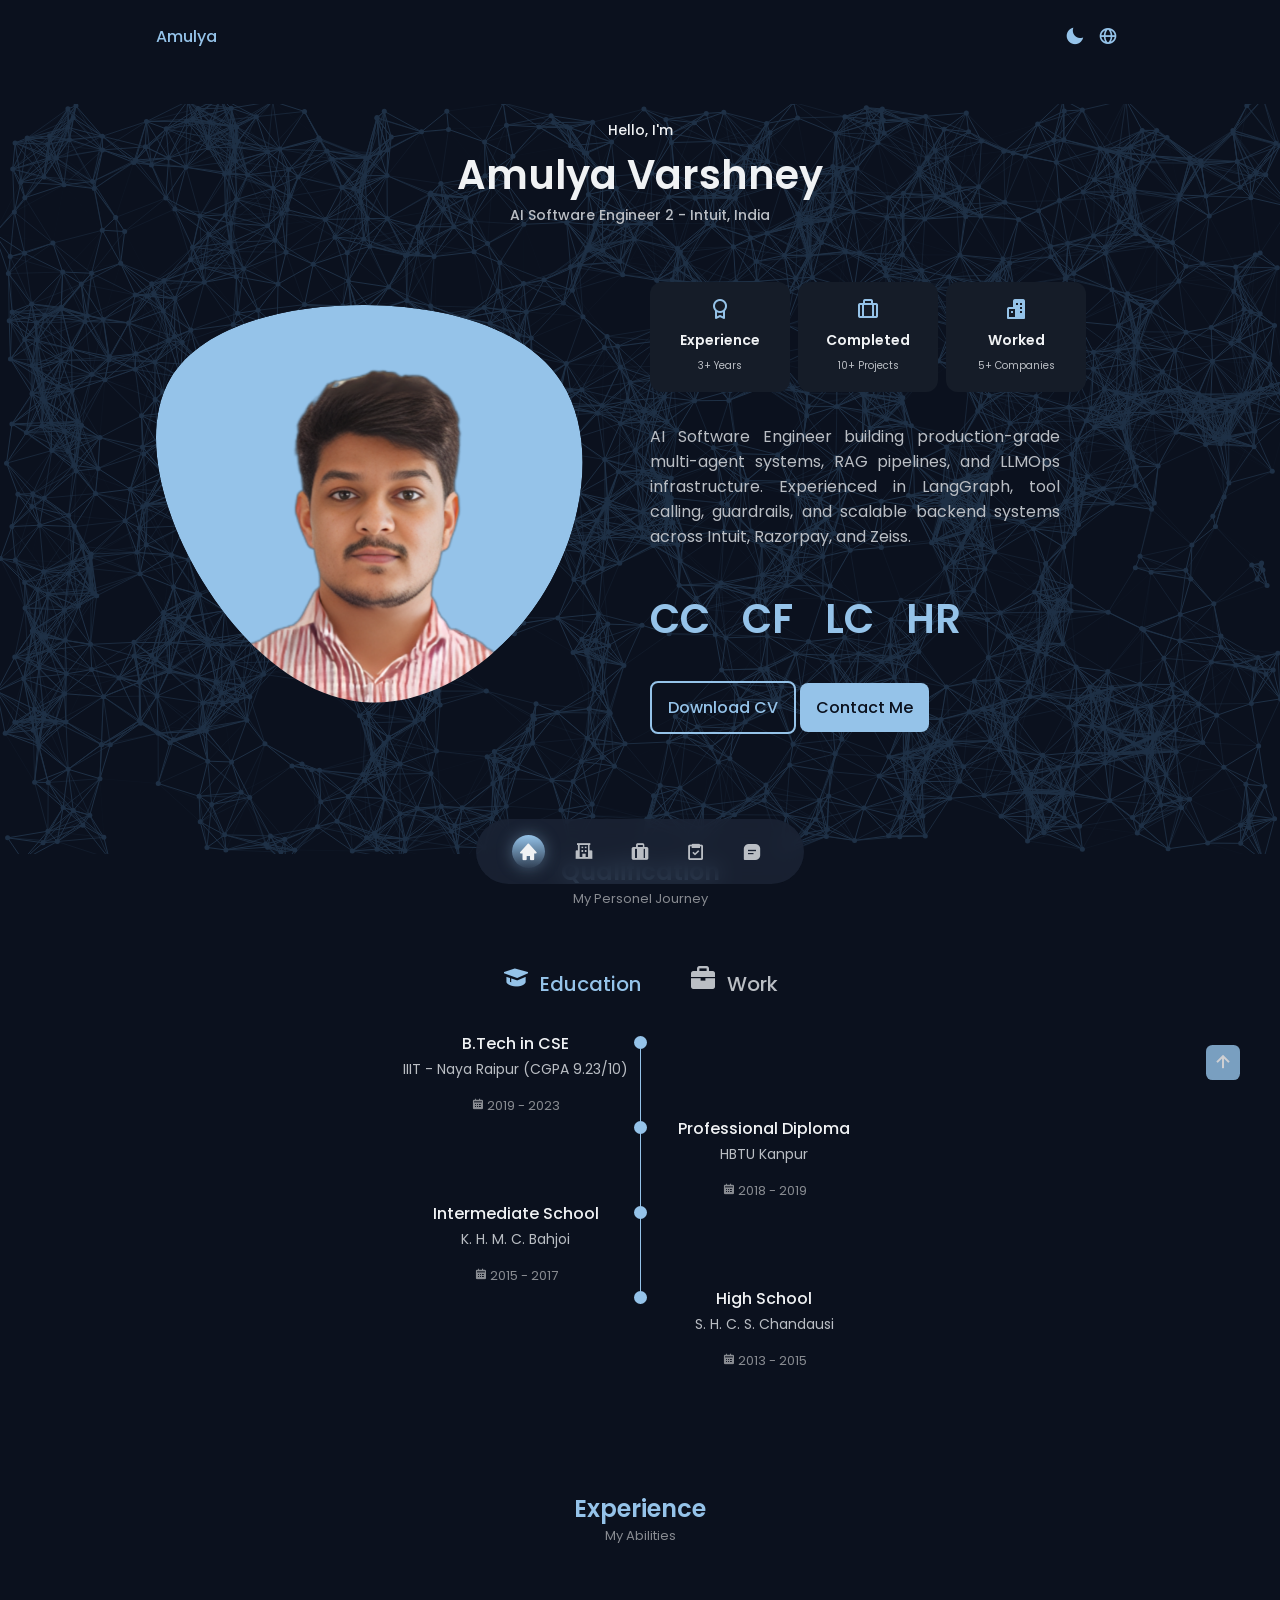
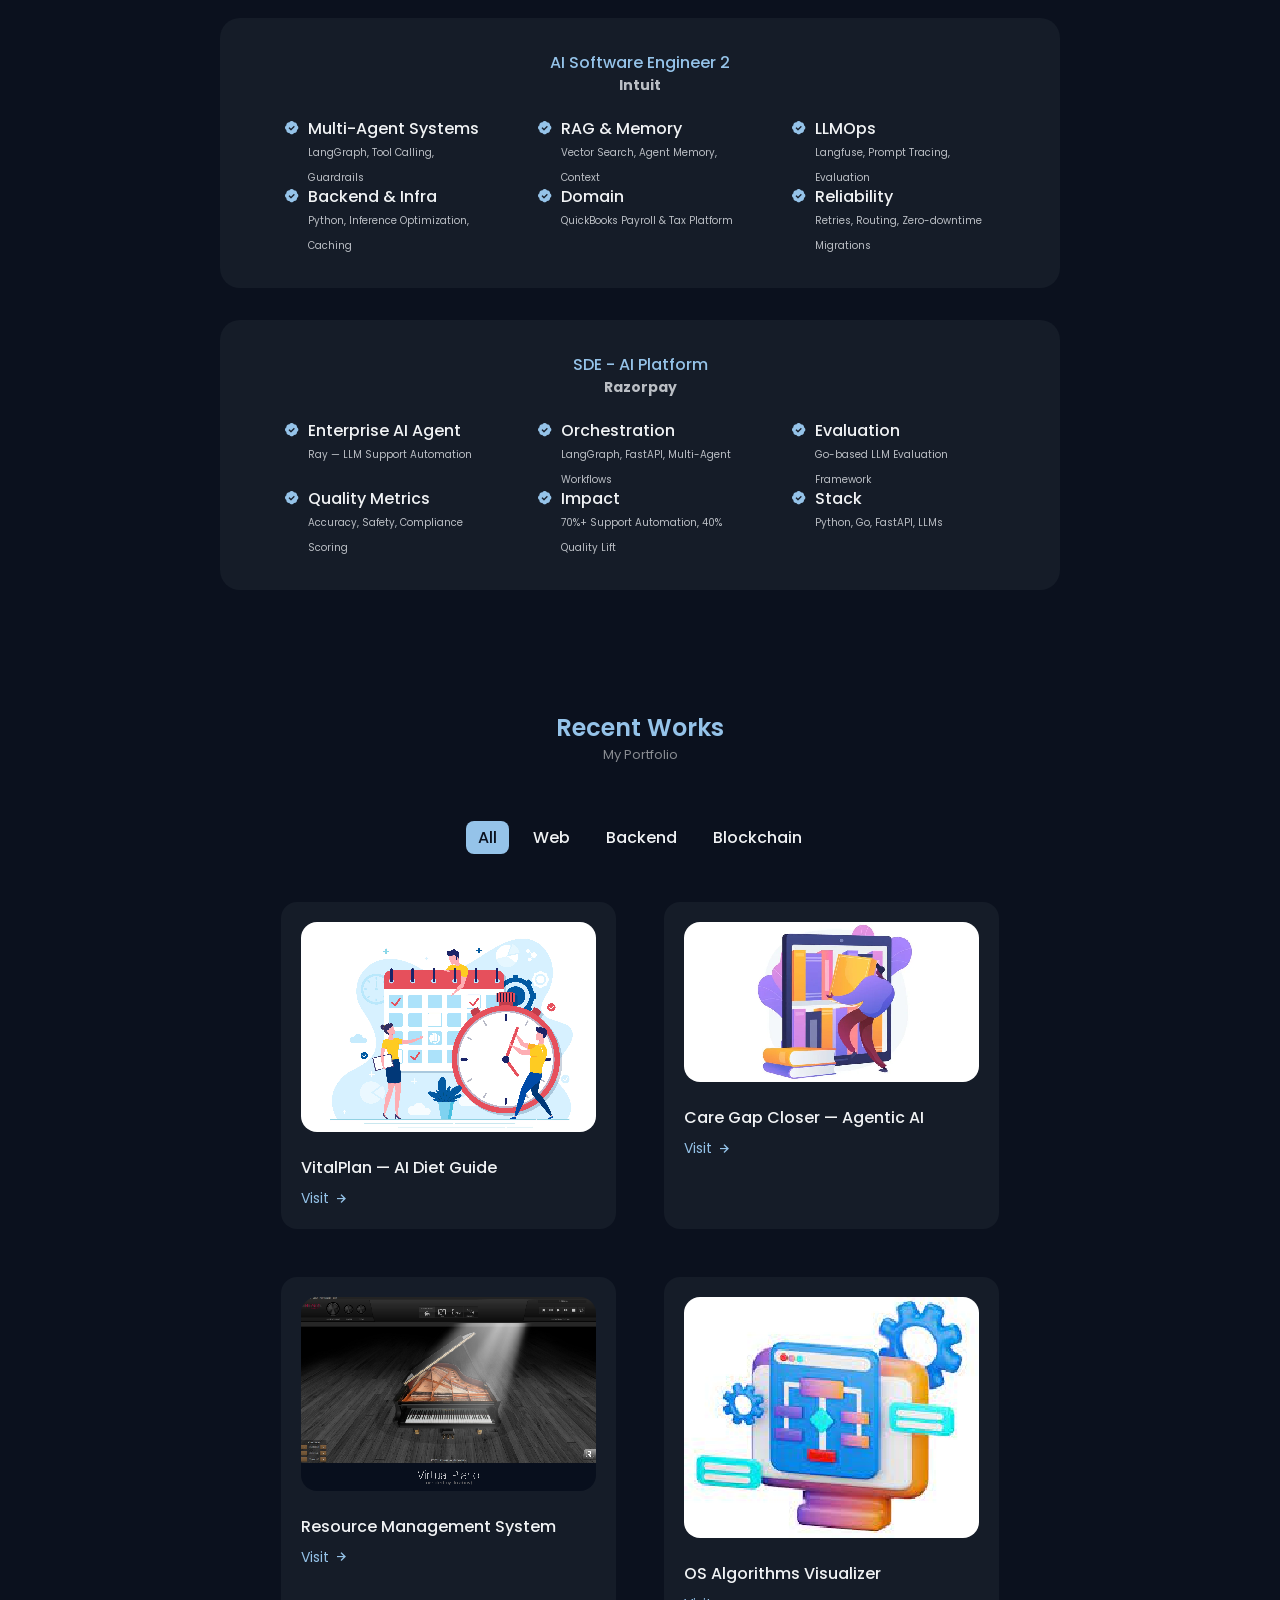
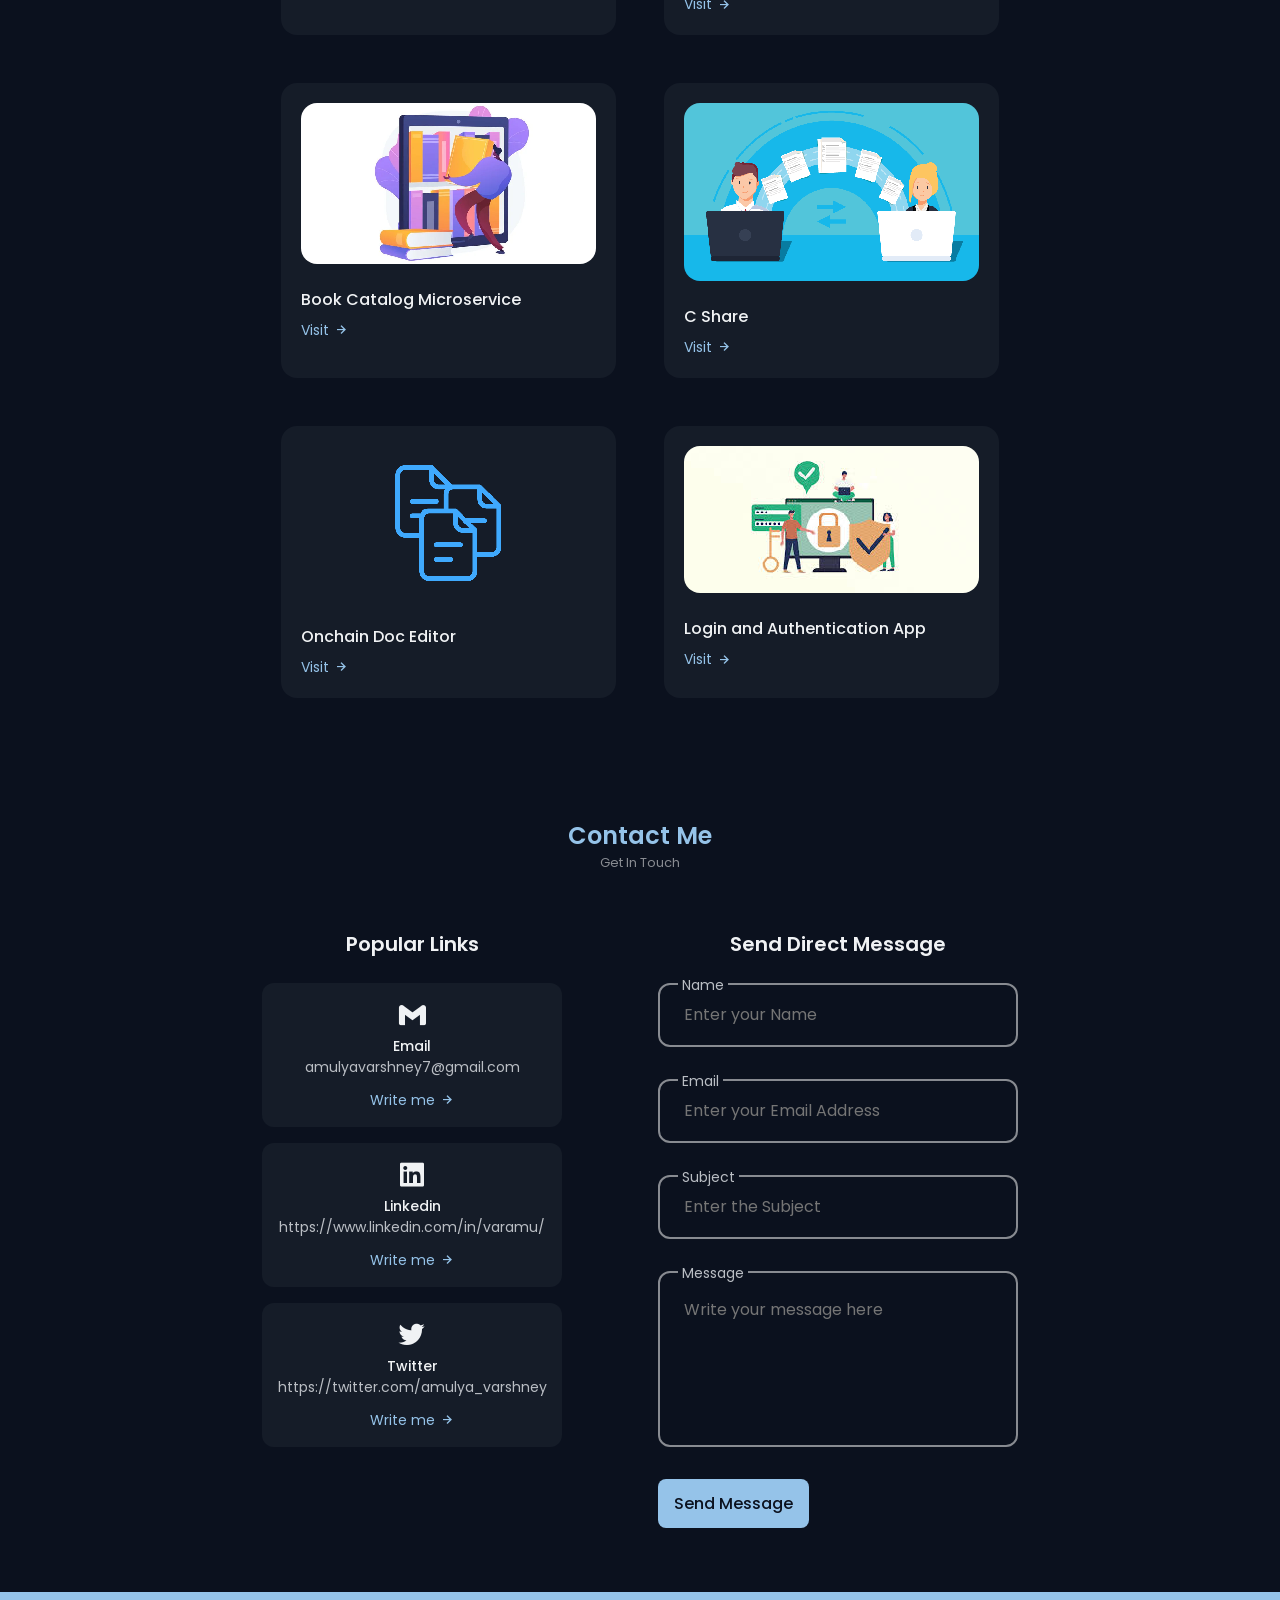
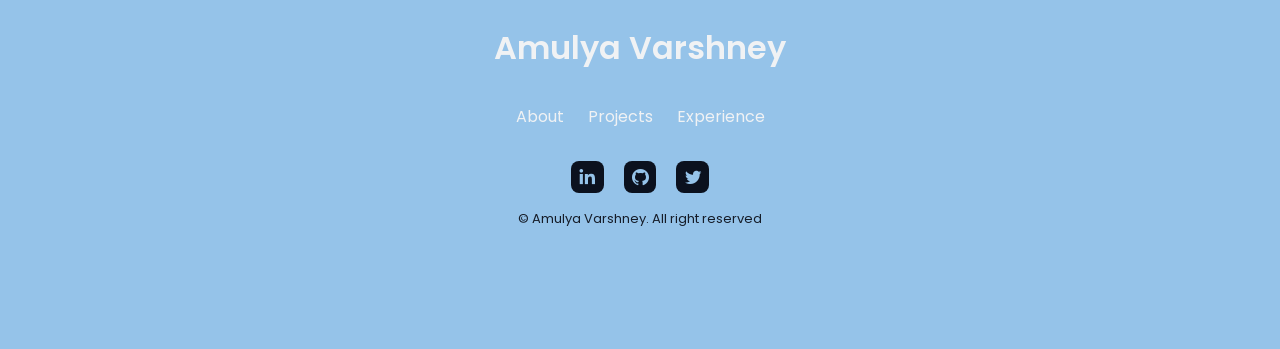
==== commit 1179b8a3: "Add Eval Lab demo to GitHub Pages. Publish the static dashboard at /eval-lab/ and link it from the p" ====
--- a/index.html
+++ b/index.html
@@ -96,7 +96,7 @@
                 <div class="home__data">
                     <span class="home__greeting">Hello, I'm</span>
                     <h1 class="home__name">Amulya Varshney</h1>
-                    <h3 class="home__role">Software Engineer - Carl Zeiss AG, India</h3>
+                    <h3 class="home__role">AI Software Engineer 2 - Intuit, India</h3>
 
                     <!-- <div class="home__buttons">
                         <a download="" href="./assets/pdf/AmulyaVarshney.pdf" class="button button--ghost">
@@ -154,7 +154,7 @@
                         <div class="about__box">
                             <i class='bx bx-award about__icon'></i>
                             <h3 class="about__title">Experience</h3>
-                            <span class="about__subtitle">1+ Years</span>
+                            <span class="about__subtitle">3+ Years</span>
                         </div>
                         <div class="about__box">
                             <i class='bx bx-briefcase-alt about__icon'></i>
@@ -164,11 +164,12 @@
                         <div class="about__box">
                             <i class='bx bxs-buildings about__icon'></i>
                             <h3 class="about__title">Worked</h3>
-                            <span class="about__subtitle">3+ Companies</span>
+                            <span class="about__subtitle">5+ Companies</span>
                         </div>
                     </div>
 
                     <p class="about__description">
+                        AI Software Engineer building production-grade multi-agent systems, RAG pipelines, and LLMOps infrastructure. Experienced in LangGraph, tool calling, guardrails, and scalable backend systems across Intuit, Razorpay, and Zeiss.
                     </p>
 
                     <ul class="about__links">
@@ -395,7 +396,7 @@
                         <div class="qualification-data">
                             <div class="qualification-data-alt">
                                 <h3 class="qualification-title">B.Tech in CSE</h3>
-                                <span class="qualification-subtitle">IIIT - Naya Raipur</span>
+                                <span class="qualification-subtitle">IIIT - Naya Raipur (CGPA 9.23/10)</span>
                                 <div class="qualification-calendar">
                                     <i class="bx bxs-calendar"></i>
                                     2019 - 2023
@@ -464,11 +465,11 @@
                         <!-- QUALIFICATION 1 -->
                         <div class="qualification-data">
                             <div class="qualification-data-alt">
-                                <h3 class="qualification-title">Software Enginner</h3>
-                                <span class="qualification-subtitle">Zeiss - India</span>
+                                <h3 class="qualification-title">AI Software Engineer 2</h3>
+                                <span class="qualification-subtitle">Intuit - Bangalore</span>
                                 <div class="qualification-calendar">
                                     <i class="bx bxs-calendar"></i>
-                                    Jul 2023 - Present
+                                    May 2025 - Present
                                 </div>
                             </div>
                             <div>
@@ -486,16 +487,38 @@
                             </div>
 
                             <div class="qualification-data-alt">
-                                <h3 class="qualification-title">Software Engineer Intern</h3>
-                                <span class="qualification-subtitle">Zeiss - India</span>
+                                <h3 class="qualification-title">SDE - AI Platform</h3>
+                                <span class="qualification-subtitle">Razorpay - Bangalore</span>
                                 <div class="qualification-calendar">
                                     <i class="bx bxs-calendar"></i>
-                                    Jan 2023 - Jun 2023
+                                    Aug 2024 - May 2025
                                 </div>
                             </div>
                         </div>
                         <!-- QUALIFICATION 3 -->
                         <div class="qualification-data">
+                            <div class="qualification-data-alt">
+                                <h3 class="qualification-title">Software Engineer</h3>
+                                <span class="qualification-subtitle">Zeiss - Bangalore</span>
+                                <div class="qualification-calendar">
+                                    <i class="bx bxs-calendar"></i>
+                                    Jan 2023 - Jul 2024
+                                </div>
+                            </div>
+                            <div>
+                                <span class="qualification-rounder"></span>
+                                <span class="qualification-line"></span>
+                            </div>
+                        </div>
+                        <!-- QUALIFICATION 4 -->
+                        <div class="qualification-data">
+                            <div></div>
+
+                            <div>
+                                <span class="qualification-rounder"></span>
+                                <span class="qualification-line"></span>
+                            </div>
+
                             <div class="qualification-data-alt">
                                 <h3 class="qualification-title">Full Stack Developer Intern</h3>
                                 <span class="qualification-subtitle">Hackerearth - India</span>
@@ -504,20 +527,9 @@
                                     Mar 2022 - Dec 2022
                                 </div>
                             </div>
-                            <div>
-                                <span class="qualification-rounder"></span>
-                                <span class="qualification-line"></span>
-                            </div>
-                        </div>
-                        <!-- QUALIFICATION 4 -->
+                        </div>
+                        <!-- QUALIFICATION 5 -->
                         <div class="qualification-data">
-                            <div></div>
-
-                            <div>
-                                <span class="qualification-rounder"></span>
-                                <span class="qualification-line"></span>
-                            </div>
-
                             <div class="qualification-data-alt">
                                 <h3 class="qualification-title">R&D Intern</h3>
                                 <span class="qualification-subtitle">Samsung R&D Institute (SRI-B)</span>
@@ -526,9 +538,20 @@
                                     Aug 2021 - Feb 2022
                                 </div>
                             </div>
-                        </div>
-                        <!-- QUALIFICATION 5 -->
+                            <div>
+                                <span class="qualification-rounder"></span>
+                                <span class="qualification-line"></span>
+                            </div>
+                        </div>
+                        <!-- QUALIFICATION 6 -->
                         <div class="qualification-data">
+                            <div></div>
+
+                            <div>
+                                <span class="qualification-rounder"></span>
+                                <!-- <span class="qualification-line"></span> -->
+                            </div>
+
                             <div class="qualification-data-alt">
                                 <h3 class="qualification-title">SDE Intern</h3>
                                 <span class="qualification-subtitle">DataChannel - India</span>
@@ -537,10 +560,6 @@
                                     Mar 2021 - Jun 2021
                                 </div>
                             </div>
-                            <div>
-                                <span class="qualification-rounder"></span>
-                                <!-- <span class="qualification-line"></span> -->
-                            </div>
                         </div>
                     </div>
                 </div>
@@ -555,127 +574,104 @@
 
             <div class="experiences__container container grid">
                 <div class="experiences__content">
-                    <h3 class="experiences__title">Software Engineer</h3>
-                    <h5 class="experiences__subtitle">Zeiss - India</h5>
+                    <h3 class="experiences__title">AI Software Engineer 2</h3>
+                    <h5 class="experiences__subtitle">Intuit</h5>
                     <div class="experiences__box">
                         <div class="experiences__data">
                             <i class='bx bxs-badge-check'></i>
                             <div>
-                                <h3 class="experiences__name">Languages</h3>
-                                <span class="experiences__level">C#, JavaScript, TypeScript</span>
+                                <h3 class="experiences__name">Multi-Agent Systems</h3>
+                                <span class="experiences__level">LangGraph, Tool Calling, Guardrails</span>
                             </div>
                         </div>
 
                         <div class="experiences__data">
                             <i class='bx bxs-badge-check'></i>
                             <div>
-                                <h3 class="experiences__name">Web Development</h3>
-                                <span class="experiences__level">React, Next.js, Node.js, Tailwind CSS</span>
+                                <h3 class="experiences__name">RAG & Memory</h3>
+                                <span class="experiences__level">Vector Search, Agent Memory, Context</span>
                             </div>
                         </div>
 
                         <div class="experiences__data">
                             <i class='bx bxs-badge-check'></i>
                             <div>
-                                <h3 class="experiences__name">Backend Development</h3>
-                                <span class="experiences__level">ASP.NET, .NET Core, Entity Framework<span>
+                                <h3 class="experiences__name">LLMOps</h3>
+                                <span class="experiences__level">Langfuse, Prompt Tracing, Evaluation</span>
                             </div>
                         </div>
                         <div class="experiences__data">
                             <i class='bx bxs-badge-check'></i>
                             <div>
-                                <h3 class="experiences__name">Microservice Communication</h3>
-                                <span class="experiences__level">REST API, RabbitMQ, gRPC<span>
+                                <h3 class="experiences__name">Backend & Infra</h3>
+                                <span class="experiences__level">Python, Inference Optimization, Caching</span>
                             </div>
                         </div>
 
                         <div class="experiences__data">
                             <i class='bx bxs-badge-check'></i>
                             <div>
-                                <h3 class="experiences__name">Database</h3>
-                                <span class="experiences__level">MS SQL, SSMS, MongoDB</span>
+                                <h3 class="experiences__name">Domain</h3>
+                                <span class="experiences__level">QuickBooks Payroll & Tax Platform</span>
                             </div>
                         </div>
 
                         <div class="experiences__data">
                             <i class='bx bxs-badge-check'></i>
                             <div>
-                                <h3 class="experiences__name">Cloud Infrastructure</h3>
-                                <span class="experiences__level">Microsoft Azure</span>
-                            </div>
-                        </div>
-                        <div class="experiences__data">
-                            <i class='bx bxs-badge-check'></i>
-                            <div>
-                                <h3 class="experiences__name">Internal Tools</h3>
-                                <span class="experiences__level">Zeiss ID, Global Mail API<span>
-                            </div>
-                        </div>
-
-                        <div class="experiences__data">
-                            <i class='bx bxs-badge-check'></i>
-                            <div>
-                                <h3 class="experiences__name">Version Control</h3>
-                                <span class="experiences__level">Git, Azure DevOps</span>
-                            </div>
-                        </div>
-
-                        <div class="experiences__data">
-                            <i class='bx bxs-badge-check'></i>
-                            <div>
-                                <h3 class="experiences__name">API Documentation</h3>
-                                <span class="experiences__level">Postman, Swagger</span>
+                                <h3 class="experiences__name">Reliability</h3>
+                                <span class="experiences__level">Retries, Routing, Zero-downtime Migrations</span>
                             </div>
                         </div>
                     </div>
                 </div>
                 <div class="experiences__content">
-                    <h3 class="experiences__title">Full Stack Developer</h3>
-                    <h5 class="experiences__subtitle">Hackerearth</h5>
+                    <h3 class="experiences__title">SDE - AI Platform</h3>
+                    <h5 class="experiences__subtitle">Razorpay</h5>
                     <div class="experiences__box">
                             <div class="experiences__data">
                                 <i class='bx bxs-badge-check'></i>
                                 <div>
-                                    <h3 class="experiences__name">Languages</h3>
-                                    <span class="experiences__level">Python, JavaScript</span>
+                                    <h3 class="experiences__name">Enterprise AI Agent</h3>
+                                    <span class="experiences__level">Ray — LLM Support Automation</span>
                                 </div>
                             </div>
 
                             <div class="experiences__data">
                                 <i class='bx bxs-badge-check'></i>
                                 <div>
-                                    <h3 class="experiences__name">Frameworks</h3>
-                                    <span class="experiences__level">jQuery, Django, FastAPI</span>
+                                    <h3 class="experiences__name">Orchestration</h3>
+                                    <span class="experiences__level">LangGraph, FastAPI, Multi-Agent Workflows</span>
                                 </div>
                             </div>
                             <div class="experiences__data">
                                 <i class='bx bxs-badge-check'></i>
                                 <div>
-                                    <h3 class="experiences__name">Database</h3>
-                                    <span class="experiences__level">SQL, MongoDB<span>
+                                    <h3 class="experiences__name">Evaluation</h3>
+                                    <span class="experiences__level">Go-based LLM Evaluation Framework</span>
                                 </div>
                             </div>
 
                             <div class="experiences__data">
                                 <i class='bx bxs-badge-check'></i>
                                 <div>
-                                    <h3 class="experiences__name">Internal Tools</h3>
-                                    <span class="experiences__level">Code Checker, Code Factory Server</span>
+                                    <h3 class="experiences__name">Quality Metrics</h3>
+                                    <span class="experiences__level">Accuracy, Safety, Compliance Scoring</span>
                                 </div>
                             </div>
                             <div class="experiences__data">
                                 <i class='bx bxs-badge-check'></i>
                                 <div>
-                                    <h3 class="experiences__name">Cloud Infrastructure</h3>
-                                    <span class="experiences__level">AWS<span>
+                                    <h3 class="experiences__name">Impact</h3>
+                                    <span class="experiences__level">70%+ Support Automation, 40% Quality Lift</span>
                                 </div>
                             </div>
 
                             <div class="experiences__data">
                                 <i class='bx bxs-badge-check'></i>
                                 <div>
-                                    <h3 class="experiences__name">Tools and Platform</h3>
-                                    <span class="experiences__level">Linux, Docker, Bash Script</span>
+                                    <h3 class="experiences__name">Stack</h3>
+                                    <span class="experiences__level">Python, Go, FastAPI, LLMs</span>
                                 </div>
                             </div>
                     </div>
@@ -766,8 +762,26 @@
 
             <div class="work__container container grid">
 
+                <div class="work__card mix web backend">
+                    <img id="vitalplan" src="./assets/img/work1-d.png" alt="" class="work__img">
+                    <h3 class="work__title">VitalPlan — AI Diet Guide</h3>
+                    <a href="https://github.com/amulyavarshney/VitalPlan"
+                        target="_blank" class="work__button">
+                        Visit <i class="bx bx-right-arrow-alt work__icon"></i>
+                    </a>
+                </div>
+
+                <div class="work__card mix backend">
+                    <img id="care_gap_closer" src="./assets/img/work2-d.png" alt="" class="work__img">
+                    <h3 class="work__title">Care Gap Closer — Agentic AI</h3>
+                    <a href="https://github.com/amulyavarshney/Agent_Assemble"
+                        target="_blank" class="work__button">
+                        Visit <i class="bx bx-right-arrow-alt work__icon"></i>
+                    </a>
+                </div>
+
                 <div class="work__card mix web">
-                    <img id="resource_management" src="./assets/img/work1-d.png" alt="" class="work__img">
+                    <img id="resource_management" src="./assets/img/work6-d-o.png" alt="" class="work__img">
                     <h3 class="work__title">Resource Management System</h3>
                     <a href="https://rms-portal.azurewebsites.net"
                         target="_blank" class="work__button">
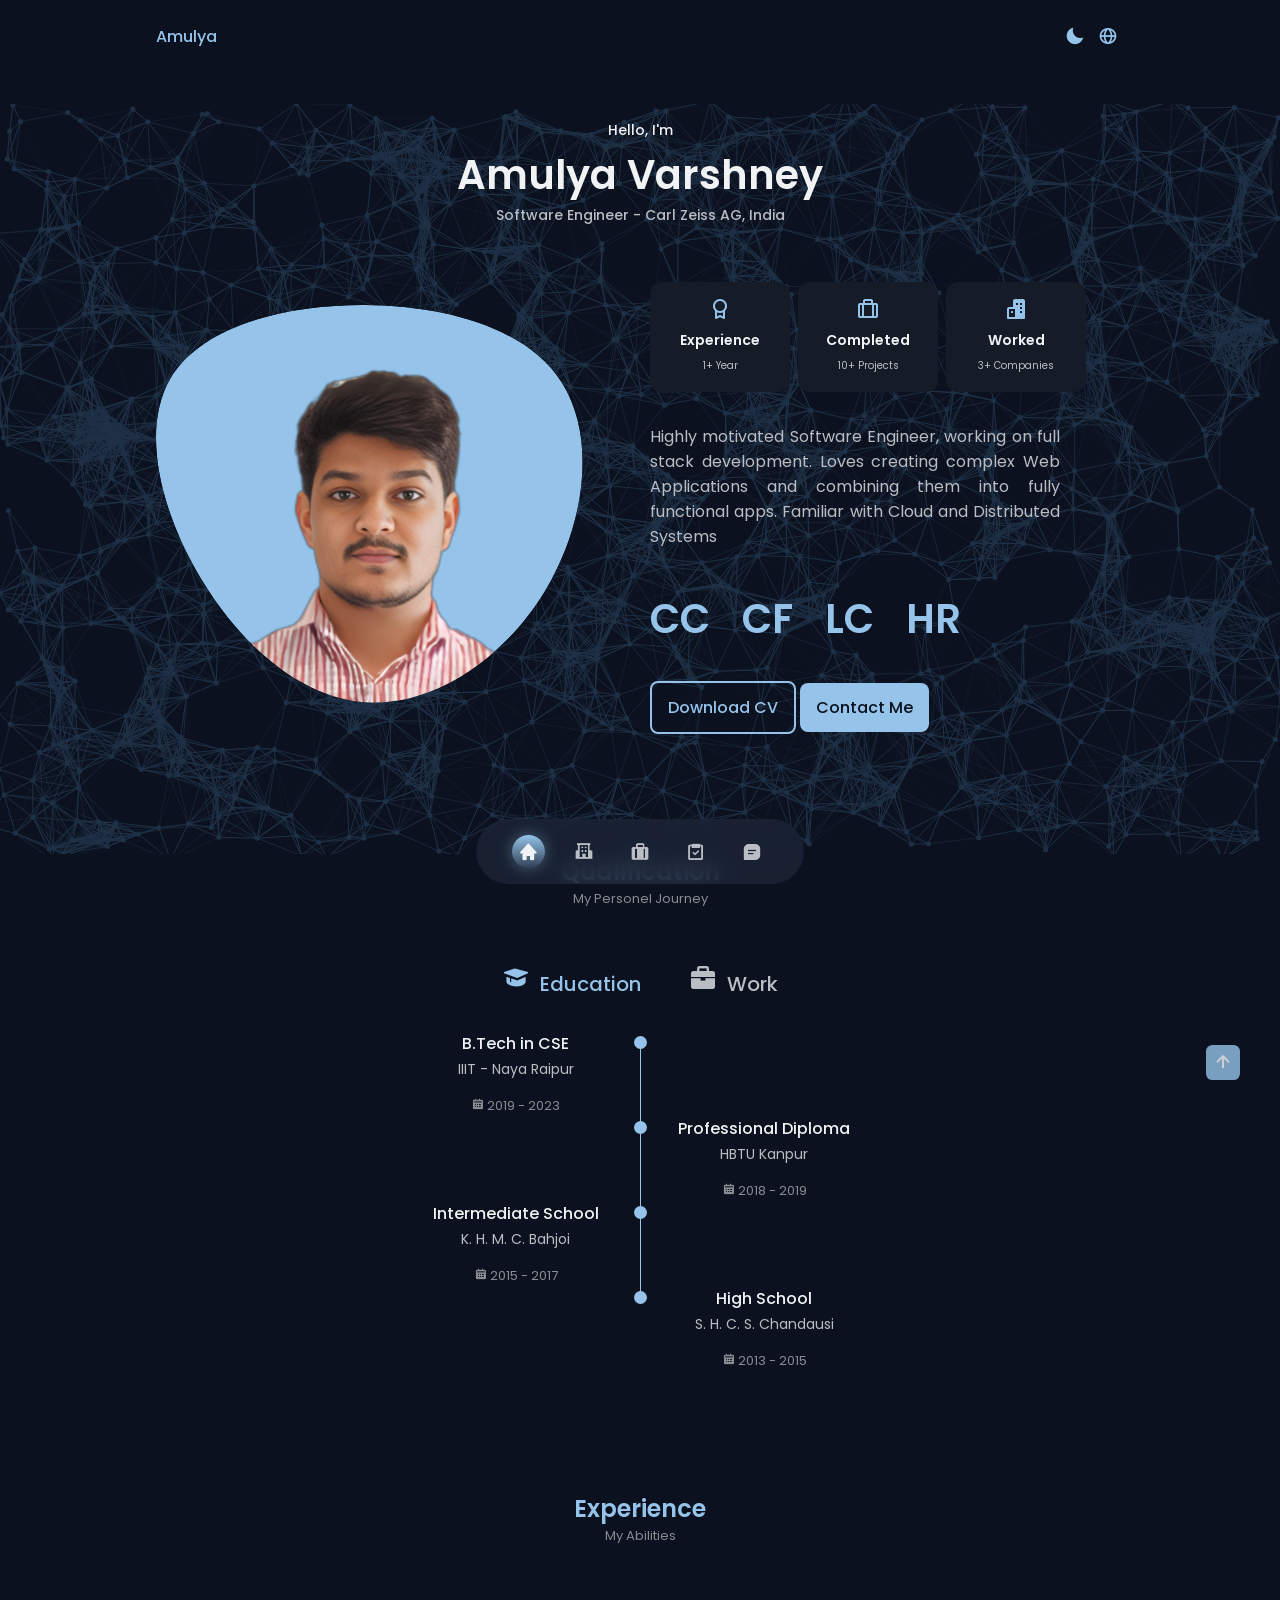
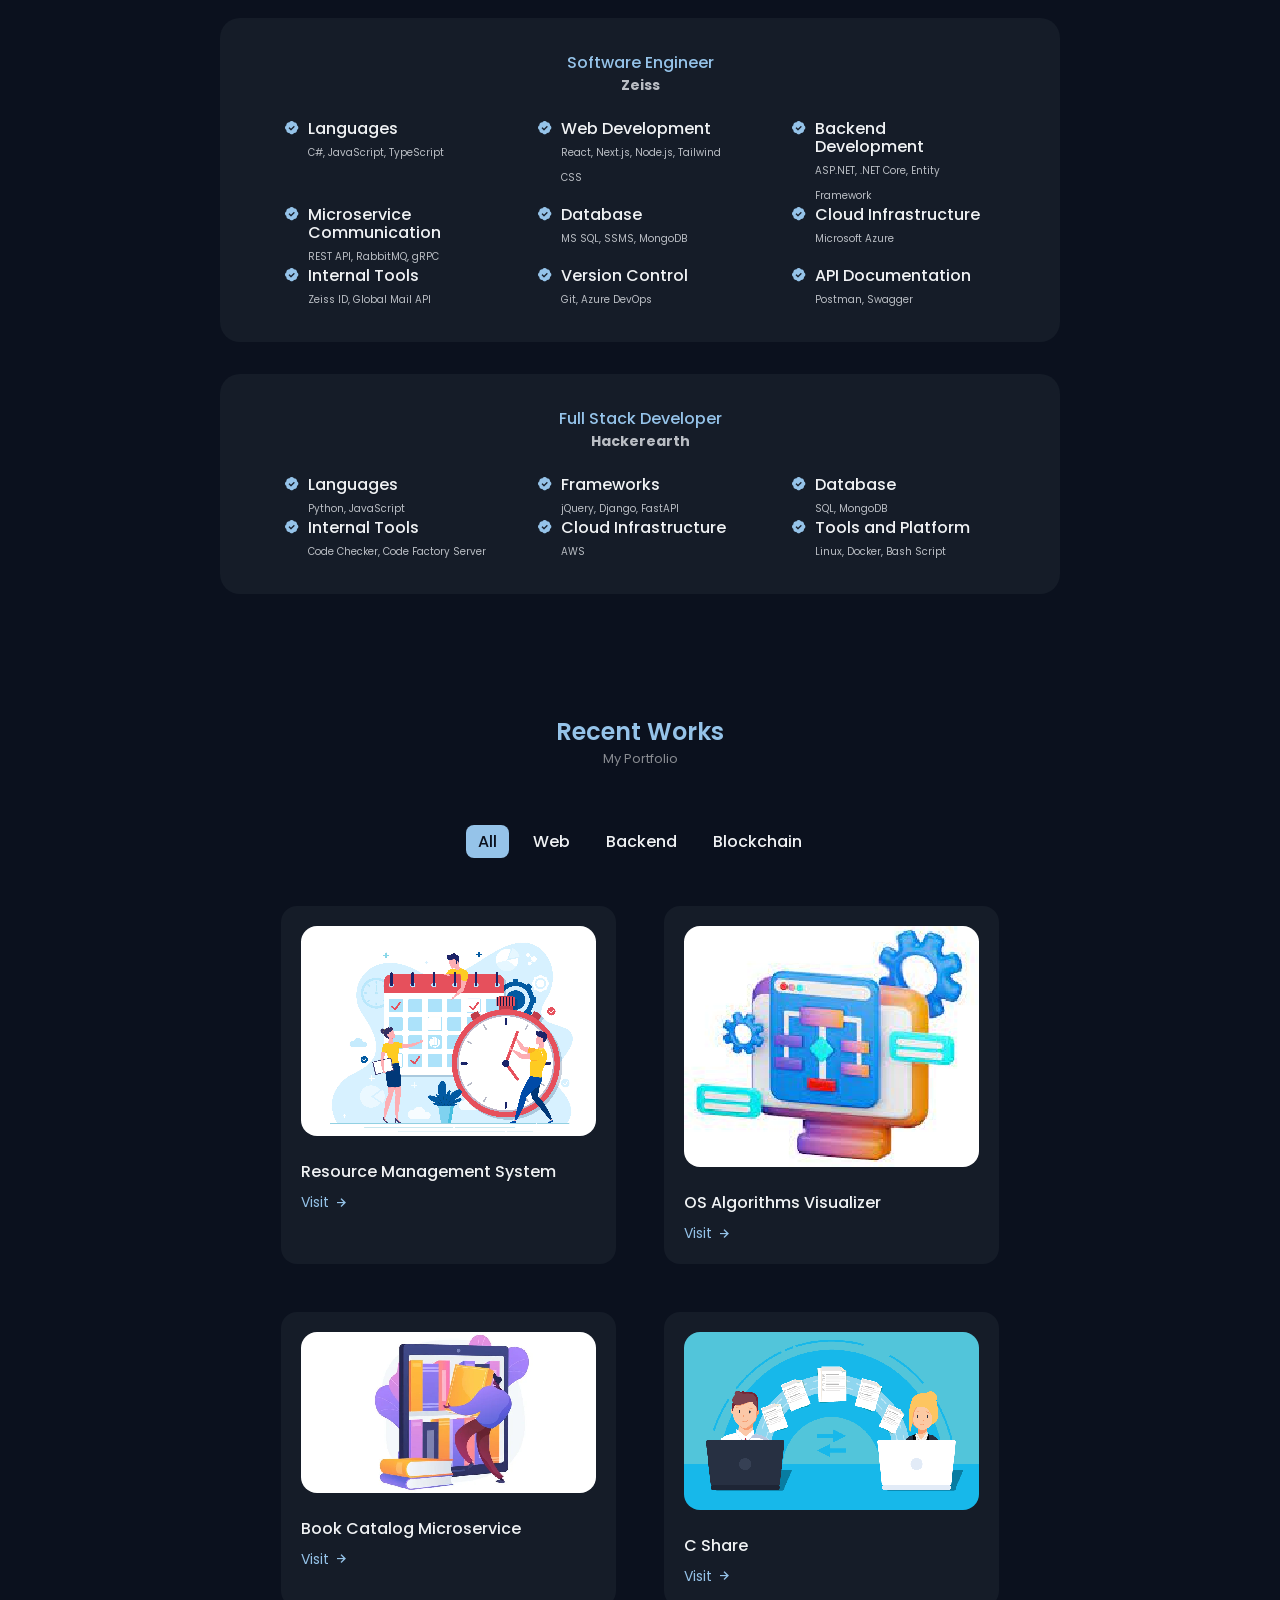
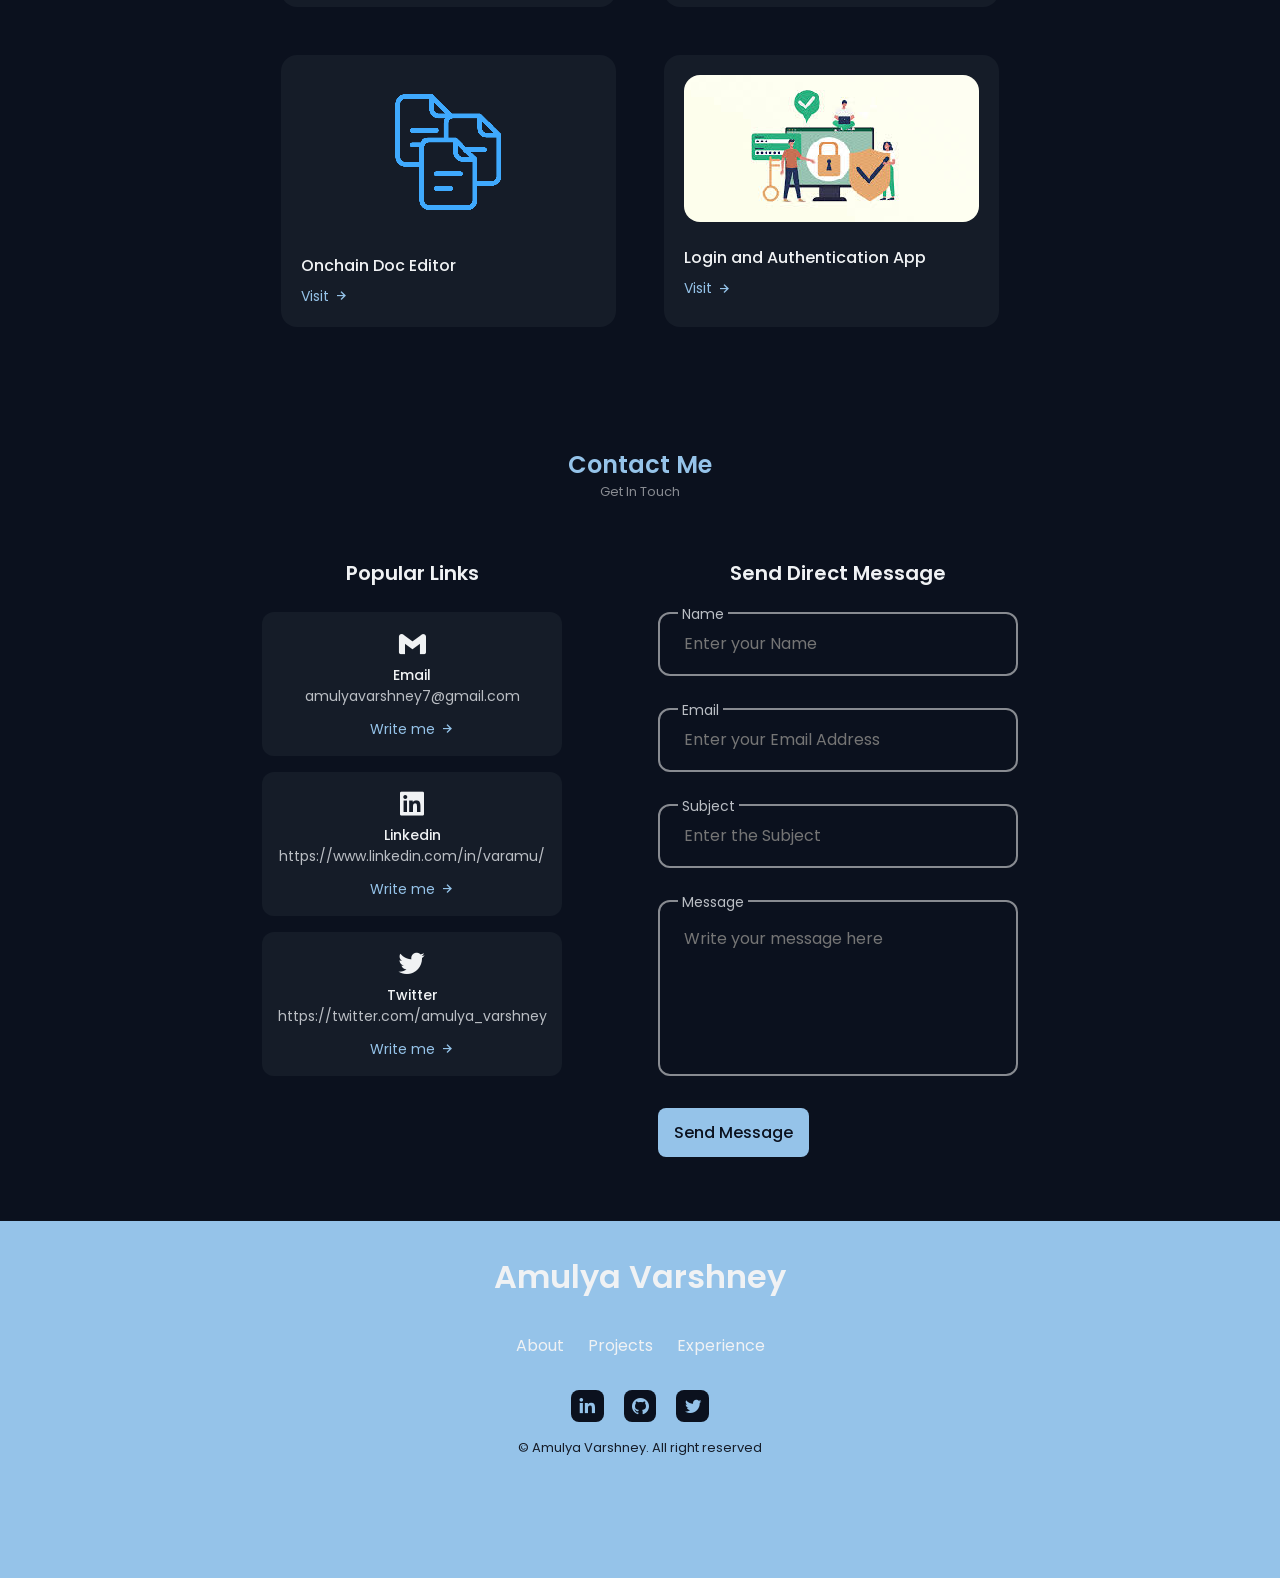
==== commit 67f4742b: "Revert "Add Eval Lab demo to GitHub Pages." This reverts commit 1179b8a3d683da90cd8e26f1ede5a83da755" ====
--- a/index.html
+++ b/index.html
@@ -96,7 +96,7 @@
                 <div class="home__data">
                     <span class="home__greeting">Hello, I'm</span>
                     <h1 class="home__name">Amulya Varshney</h1>
-                    <h3 class="home__role">AI Software Engineer 2 - Intuit, India</h3>
+                    <h3 class="home__role">Software Engineer - Carl Zeiss AG, India</h3>
 
                     <!-- <div class="home__buttons">
                         <a download="" href="./assets/pdf/AmulyaVarshney.pdf" class="button button--ghost">
@@ -154,7 +154,7 @@
                         <div class="about__box">
                             <i class='bx bx-award about__icon'></i>
                             <h3 class="about__title">Experience</h3>
-                            <span class="about__subtitle">3+ Years</span>
+                            <span class="about__subtitle">1+ Years</span>
                         </div>
                         <div class="about__box">
                             <i class='bx bx-briefcase-alt about__icon'></i>
@@ -164,12 +164,11 @@
                         <div class="about__box">
                             <i class='bx bxs-buildings about__icon'></i>
                             <h3 class="about__title">Worked</h3>
-                            <span class="about__subtitle">5+ Companies</span>
+                            <span class="about__subtitle">3+ Companies</span>
                         </div>
                     </div>
 
                     <p class="about__description">
-                        AI Software Engineer building production-grade multi-agent systems, RAG pipelines, and LLMOps infrastructure. Experienced in LangGraph, tool calling, guardrails, and scalable backend systems across Intuit, Razorpay, and Zeiss.
                     </p>
 
                     <ul class="about__links">
@@ -396,7 +395,7 @@
                         <div class="qualification-data">
                             <div class="qualification-data-alt">
                                 <h3 class="qualification-title">B.Tech in CSE</h3>
-                                <span class="qualification-subtitle">IIIT - Naya Raipur (CGPA 9.23/10)</span>
+                                <span class="qualification-subtitle">IIIT - Naya Raipur</span>
                                 <div class="qualification-calendar">
                                     <i class="bx bxs-calendar"></i>
                                     2019 - 2023
@@ -465,11 +464,11 @@
                         <!-- QUALIFICATION 1 -->
                         <div class="qualification-data">
                             <div class="qualification-data-alt">
-                                <h3 class="qualification-title">AI Software Engineer 2</h3>
-                                <span class="qualification-subtitle">Intuit - Bangalore</span>
+                                <h3 class="qualification-title">Software Enginner</h3>
+                                <span class="qualification-subtitle">Zeiss - India</span>
                                 <div class="qualification-calendar">
                                     <i class="bx bxs-calendar"></i>
-                                    May 2025 - Present
+                                    Jul 2023 - Present
                                 </div>
                             </div>
                             <div>
@@ -487,38 +486,16 @@
                             </div>
 
                             <div class="qualification-data-alt">
-                                <h3 class="qualification-title">SDE - AI Platform</h3>
-                                <span class="qualification-subtitle">Razorpay - Bangalore</span>
+                                <h3 class="qualification-title">Software Engineer Intern</h3>
+                                <span class="qualification-subtitle">Zeiss - India</span>
                                 <div class="qualification-calendar">
                                     <i class="bx bxs-calendar"></i>
-                                    Aug 2024 - May 2025
+                                    Jan 2023 - Jun 2023
                                 </div>
                             </div>
                         </div>
                         <!-- QUALIFICATION 3 -->
                         <div class="qualification-data">
-                            <div class="qualification-data-alt">
-                                <h3 class="qualification-title">Software Engineer</h3>
-                                <span class="qualification-subtitle">Zeiss - Bangalore</span>
-                                <div class="qualification-calendar">
-                                    <i class="bx bxs-calendar"></i>
-                                    Jan 2023 - Jul 2024
-                                </div>
-                            </div>
-                            <div>
-                                <span class="qualification-rounder"></span>
-                                <span class="qualification-line"></span>
-                            </div>
-                        </div>
-                        <!-- QUALIFICATION 4 -->
-                        <div class="qualification-data">
-                            <div></div>
-
-                            <div>
-                                <span class="qualification-rounder"></span>
-                                <span class="qualification-line"></span>
-                            </div>
-
                             <div class="qualification-data-alt">
                                 <h3 class="qualification-title">Full Stack Developer Intern</h3>
                                 <span class="qualification-subtitle">Hackerearth - India</span>
@@ -527,9 +504,20 @@
                                     Mar 2022 - Dec 2022
                                 </div>
                             </div>
-                        </div>
-                        <!-- QUALIFICATION 5 -->
+                            <div>
+                                <span class="qualification-rounder"></span>
+                                <span class="qualification-line"></span>
+                            </div>
+                        </div>
+                        <!-- QUALIFICATION 4 -->
                         <div class="qualification-data">
+                            <div></div>
+
+                            <div>
+                                <span class="qualification-rounder"></span>
+                                <span class="qualification-line"></span>
+                            </div>
+
                             <div class="qualification-data-alt">
                                 <h3 class="qualification-title">R&D Intern</h3>
                                 <span class="qualification-subtitle">Samsung R&D Institute (SRI-B)</span>
@@ -538,20 +526,9 @@
                                     Aug 2021 - Feb 2022
                                 </div>
                             </div>
-                            <div>
-                                <span class="qualification-rounder"></span>
-                                <span class="qualification-line"></span>
-                            </div>
-                        </div>
-                        <!-- QUALIFICATION 6 -->
+                        </div>
+                        <!-- QUALIFICATION 5 -->
                         <div class="qualification-data">
-                            <div></div>
-
-                            <div>
-                                <span class="qualification-rounder"></span>
-                                <!-- <span class="qualification-line"></span> -->
-                            </div>
-
                             <div class="qualification-data-alt">
                                 <h3 class="qualification-title">SDE Intern</h3>
                                 <span class="qualification-subtitle">DataChannel - India</span>
@@ -560,6 +537,10 @@
                                     Mar 2021 - Jun 2021
                                 </div>
                             </div>
+                            <div>
+                                <span class="qualification-rounder"></span>
+                                <!-- <span class="qualification-line"></span> -->
+                            </div>
                         </div>
                     </div>
                 </div>
@@ -574,104 +555,127 @@
 
             <div class="experiences__container container grid">
                 <div class="experiences__content">
-                    <h3 class="experiences__title">AI Software Engineer 2</h3>
-                    <h5 class="experiences__subtitle">Intuit</h5>
+                    <h3 class="experiences__title">Software Engineer</h3>
+                    <h5 class="experiences__subtitle">Zeiss - India</h5>
                     <div class="experiences__box">
                         <div class="experiences__data">
                             <i class='bx bxs-badge-check'></i>
                             <div>
-                                <h3 class="experiences__name">Multi-Agent Systems</h3>
-                                <span class="experiences__level">LangGraph, Tool Calling, Guardrails</span>
+                                <h3 class="experiences__name">Languages</h3>
+                                <span class="experiences__level">C#, JavaScript, TypeScript</span>
                             </div>
                         </div>
 
                         <div class="experiences__data">
                             <i class='bx bxs-badge-check'></i>
                             <div>
-                                <h3 class="experiences__name">RAG & Memory</h3>
-                                <span class="experiences__level">Vector Search, Agent Memory, Context</span>
+                                <h3 class="experiences__name">Web Development</h3>
+                                <span class="experiences__level">React, Next.js, Node.js, Tailwind CSS</span>
                             </div>
                         </div>
 
                         <div class="experiences__data">
                             <i class='bx bxs-badge-check'></i>
                             <div>
-                                <h3 class="experiences__name">LLMOps</h3>
-                                <span class="experiences__level">Langfuse, Prompt Tracing, Evaluation</span>
+                                <h3 class="experiences__name">Backend Development</h3>
+                                <span class="experiences__level">ASP.NET, .NET Core, Entity Framework<span>
                             </div>
                         </div>
                         <div class="experiences__data">
                             <i class='bx bxs-badge-check'></i>
                             <div>
-                                <h3 class="experiences__name">Backend & Infra</h3>
-                                <span class="experiences__level">Python, Inference Optimization, Caching</span>
+                                <h3 class="experiences__name">Microservice Communication</h3>
+                                <span class="experiences__level">REST API, RabbitMQ, gRPC<span>
                             </div>
                         </div>
 
                         <div class="experiences__data">
                             <i class='bx bxs-badge-check'></i>
                             <div>
-                                <h3 class="experiences__name">Domain</h3>
-                                <span class="experiences__level">QuickBooks Payroll & Tax Platform</span>
+                                <h3 class="experiences__name">Database</h3>
+                                <span class="experiences__level">MS SQL, SSMS, MongoDB</span>
                             </div>
                         </div>
 
                         <div class="experiences__data">
                             <i class='bx bxs-badge-check'></i>
                             <div>
-                                <h3 class="experiences__name">Reliability</h3>
-                                <span class="experiences__level">Retries, Routing, Zero-downtime Migrations</span>
+                                <h3 class="experiences__name">Cloud Infrastructure</h3>
+                                <span class="experiences__level">Microsoft Azure</span>
+                            </div>
+                        </div>
+                        <div class="experiences__data">
+                            <i class='bx bxs-badge-check'></i>
+                            <div>
+                                <h3 class="experiences__name">Internal Tools</h3>
+                                <span class="experiences__level">Zeiss ID, Global Mail API<span>
+                            </div>
+                        </div>
+
+                        <div class="experiences__data">
+                            <i class='bx bxs-badge-check'></i>
+                            <div>
+                                <h3 class="experiences__name">Version Control</h3>
+                                <span class="experiences__level">Git, Azure DevOps</span>
+                            </div>
+                        </div>
+
+                        <div class="experiences__data">
+                            <i class='bx bxs-badge-check'></i>
+                            <div>
+                                <h3 class="experiences__name">API Documentation</h3>
+                                <span class="experiences__level">Postman, Swagger</span>
                             </div>
                         </div>
                     </div>
                 </div>
                 <div class="experiences__content">
-                    <h3 class="experiences__title">SDE - AI Platform</h3>
-                    <h5 class="experiences__subtitle">Razorpay</h5>
+                    <h3 class="experiences__title">Full Stack Developer</h3>
+                    <h5 class="experiences__subtitle">Hackerearth</h5>
                     <div class="experiences__box">
                             <div class="experiences__data">
                                 <i class='bx bxs-badge-check'></i>
                                 <div>
-                                    <h3 class="experiences__name">Enterprise AI Agent</h3>
-                                    <span class="experiences__level">Ray — LLM Support Automation</span>
+                                    <h3 class="experiences__name">Languages</h3>
+                                    <span class="experiences__level">Python, JavaScript</span>
                                 </div>
                             </div>
 
                             <div class="experiences__data">
                                 <i class='bx bxs-badge-check'></i>
                                 <div>
-                                    <h3 class="experiences__name">Orchestration</h3>
-                                    <span class="experiences__level">LangGraph, FastAPI, Multi-Agent Workflows</span>
+                                    <h3 class="experiences__name">Frameworks</h3>
+                                    <span class="experiences__level">jQuery, Django, FastAPI</span>
                                 </div>
                             </div>
                             <div class="experiences__data">
                                 <i class='bx bxs-badge-check'></i>
                                 <div>
-                                    <h3 class="experiences__name">Evaluation</h3>
-                                    <span class="experiences__level">Go-based LLM Evaluation Framework</span>
+                                    <h3 class="experiences__name">Database</h3>
+                                    <span class="experiences__level">SQL, MongoDB<span>
                                 </div>
                             </div>
 
                             <div class="experiences__data">
                                 <i class='bx bxs-badge-check'></i>
                                 <div>
-                                    <h3 class="experiences__name">Quality Metrics</h3>
-                                    <span class="experiences__level">Accuracy, Safety, Compliance Scoring</span>
+                                    <h3 class="experiences__name">Internal Tools</h3>
+                                    <span class="experiences__level">Code Checker, Code Factory Server</span>
                                 </div>
                             </div>
                             <div class="experiences__data">
                                 <i class='bx bxs-badge-check'></i>
                                 <div>
-                                    <h3 class="experiences__name">Impact</h3>
-                                    <span class="experiences__level">70%+ Support Automation, 40% Quality Lift</span>
+                                    <h3 class="experiences__name">Cloud Infrastructure</h3>
+                                    <span class="experiences__level">AWS<span>
                                 </div>
                             </div>
 
                             <div class="experiences__data">
                                 <i class='bx bxs-badge-check'></i>
                                 <div>
-                                    <h3 class="experiences__name">Stack</h3>
-                                    <span class="experiences__level">Python, Go, FastAPI, LLMs</span>
+                                    <h3 class="experiences__name">Tools and Platform</h3>
+                                    <span class="experiences__level">Linux, Docker, Bash Script</span>
                                 </div>
                             </div>
                     </div>
@@ -762,26 +766,8 @@
 
             <div class="work__container container grid">
 
-                <div class="work__card mix web backend">
-                    <img id="vitalplan" src="./assets/img/work1-d.png" alt="" class="work__img">
-                    <h3 class="work__title">VitalPlan — AI Diet Guide</h3>
-                    <a href="https://github.com/amulyavarshney/VitalPlan"
-                        target="_blank" class="work__button">
-                        Visit <i class="bx bx-right-arrow-alt work__icon"></i>
-                    </a>
-                </div>
-
-                <div class="work__card mix backend">
-                    <img id="care_gap_closer" src="./assets/img/work2-d.png" alt="" class="work__img">
-                    <h3 class="work__title">Care Gap Closer — Agentic AI</h3>
-                    <a href="https://github.com/amulyavarshney/Agent_Assemble"
-                        target="_blank" class="work__button">
-                        Visit <i class="bx bx-right-arrow-alt work__icon"></i>
-                    </a>
-                </div>
-
                 <div class="work__card mix web">
-                    <img id="resource_management" src="./assets/img/work6-d-o.png" alt="" class="work__img">
+                    <img id="resource_management" src="./assets/img/work1-d.png" alt="" class="work__img">
                     <h3 class="work__title">Resource Management System</h3>
                     <a href="https://rms-portal.azurewebsites.net"
                         target="_blank" class="work__button">
